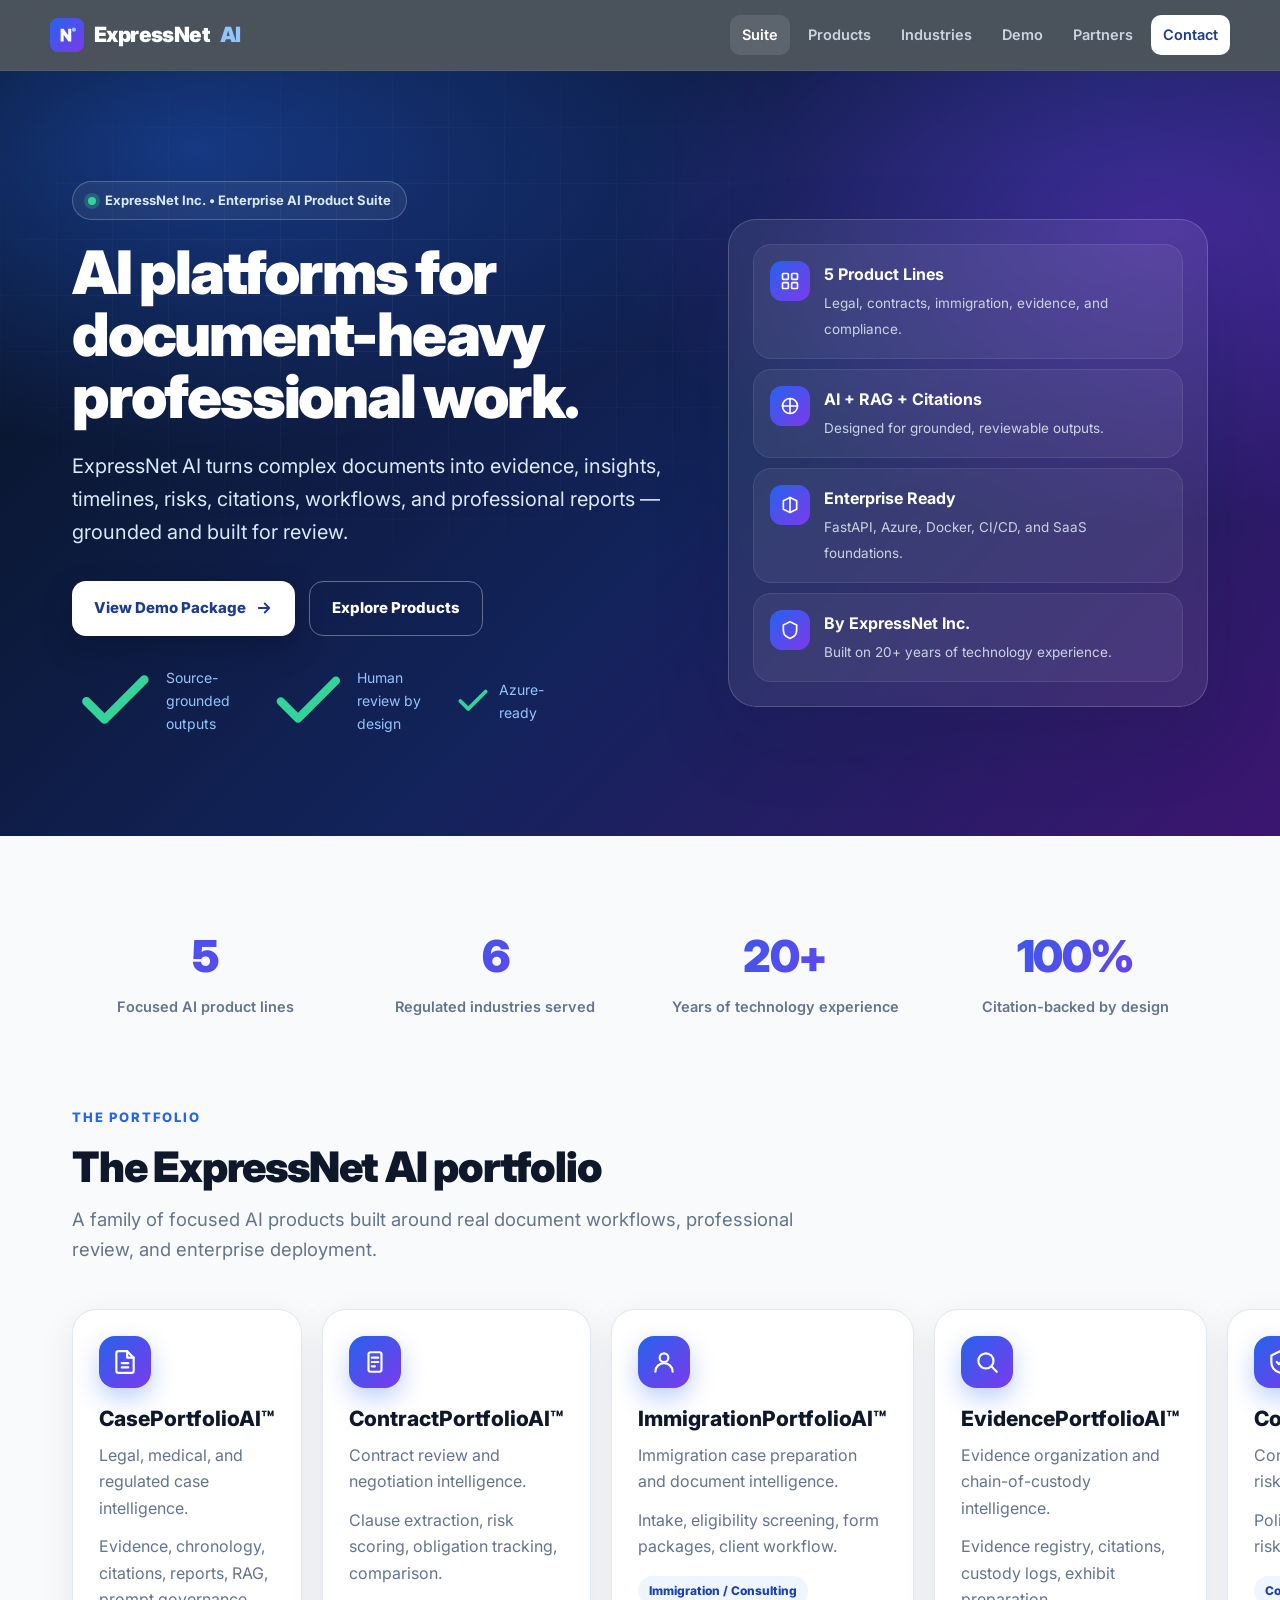
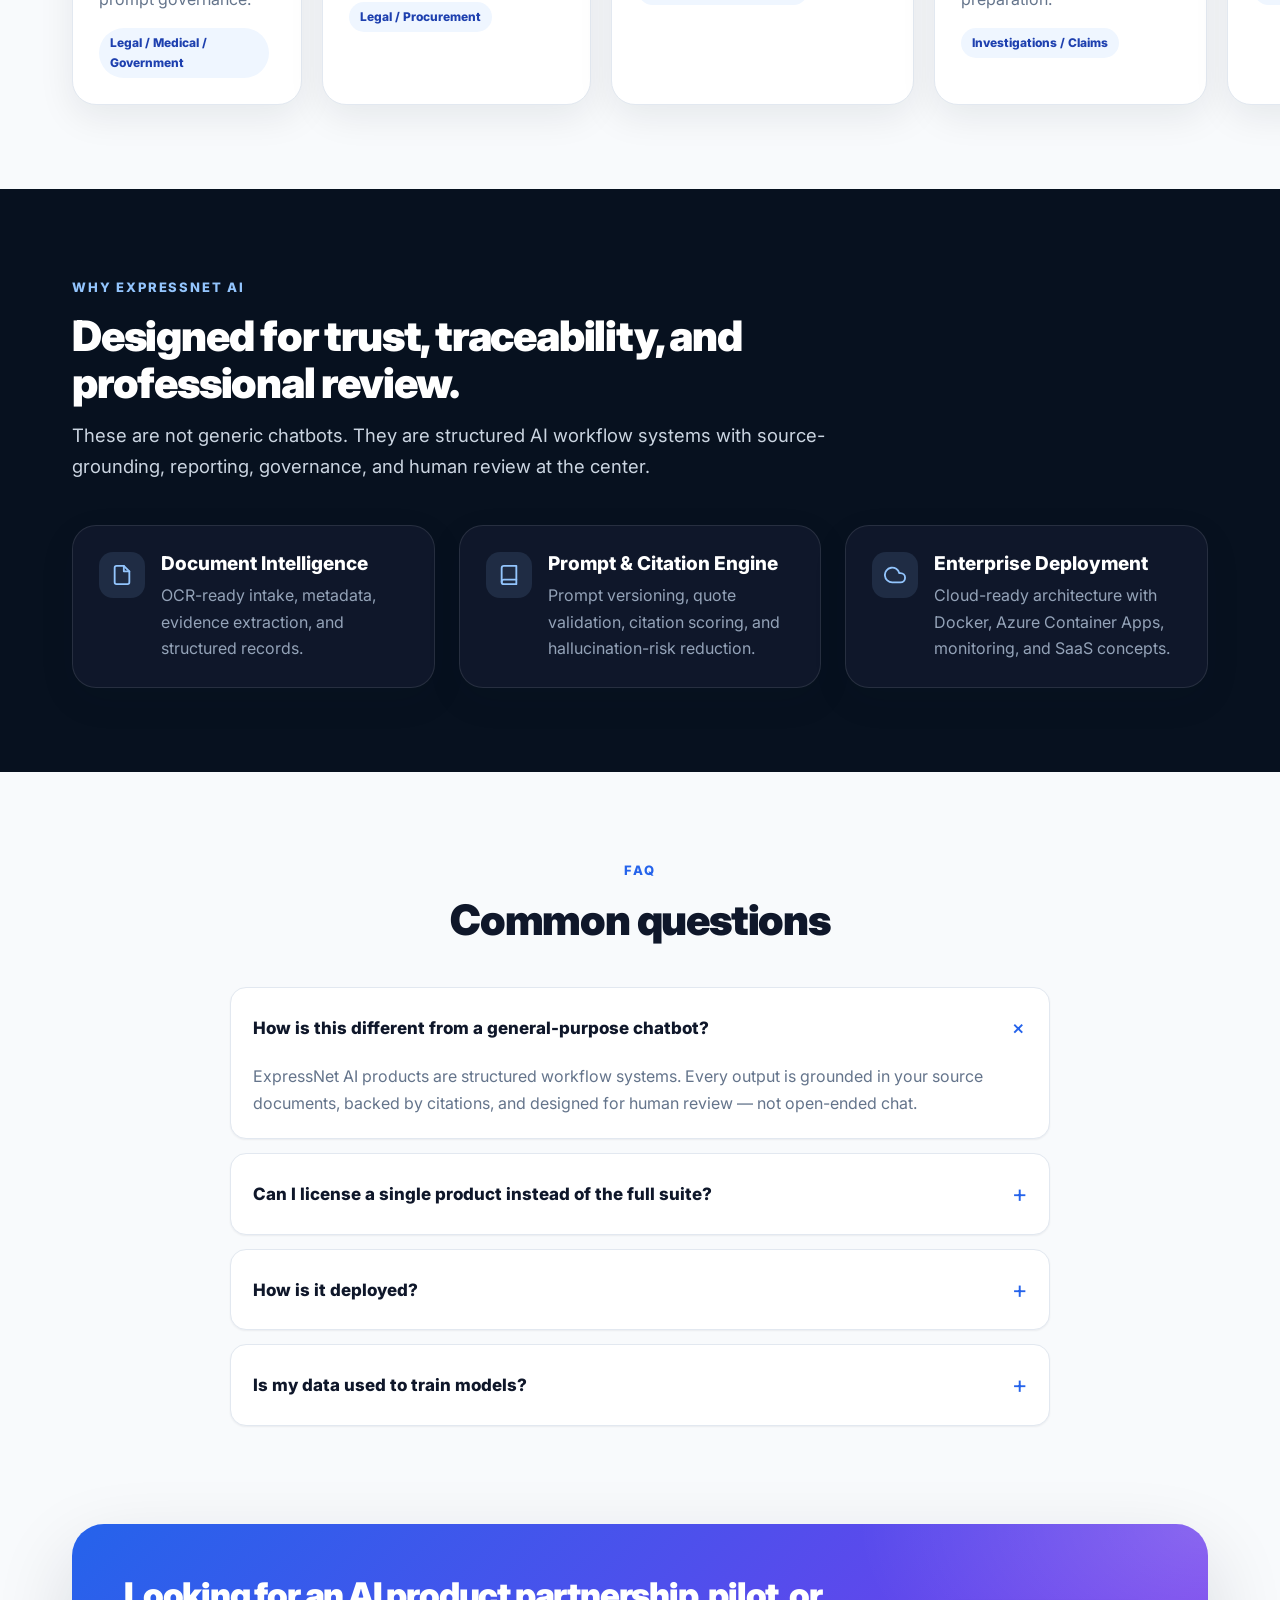
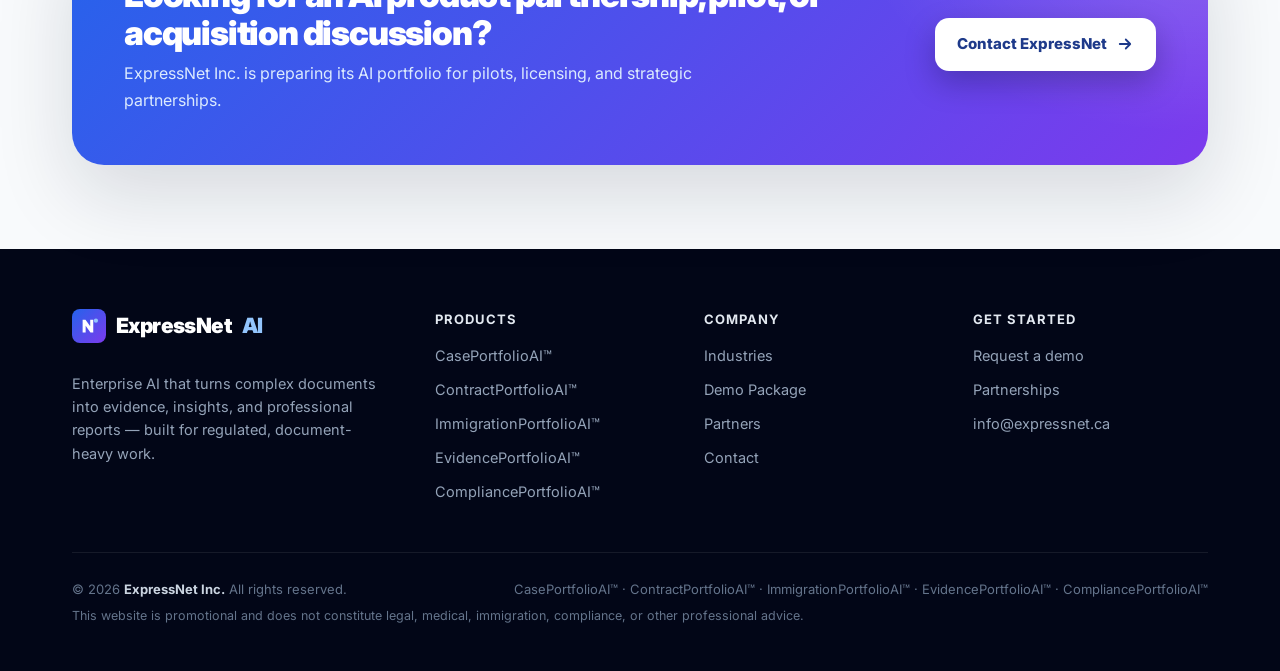
==== index.html @ fe4e76ac "Professional website for ExpressNet AI Product Suite Polished design system (sticky glass nav, mobil" ====
<!doctype html>
<html lang="en">
<head>
  <meta charset="utf-8">
  <meta name="viewport" content="width=device-width, initial-scale=1">
  <title>ExpressNet AI — Enterprise AI for Document-Heavy Professional Work</title>
  <meta name="description" content="ExpressNet Inc. AI Product Suite for legal, contract, immigration, evidence, and compliance intelligence. Grounded, citation-backed AI built for regulated, document-heavy workflows.">
  <link rel="canonical" href="https://www.expressnet.ca/">
  <meta name="theme-color" content="#07111f">
  <meta name="robots" content="index, follow">

  <!-- Open Graph / Social -->
  <meta property="og:type" content="website">
  <meta property="og:site_name" content="ExpressNet AI">
  <meta property="og:title" content="ExpressNet AI — Enterprise AI for Document-Heavy Professional Work">
  <meta property="og:description" content="A family of focused AI products for legal, contract, immigration, evidence, and compliance workflows — grounded, citation-backed, and enterprise-ready.">
  <meta property="og:url" content="https://www.expressnet.ca/">
  <meta property="og:image" content="https://www.expressnet.ca/assets/og-image.svg">
  <meta name="twitter:card" content="summary_large_image">
  <meta name="twitter:title" content="ExpressNet AI — Enterprise AI Product Suite">
  <meta name="twitter:description" content="Grounded, citation-backed AI for legal, contract, immigration, evidence, and compliance work.">
  <meta name="twitter:image" content="https://www.expressnet.ca/assets/og-image.svg">

  <link rel="icon" href="assets/favicon.svg" type="image/svg+xml">
  <link rel="apple-touch-icon" href="assets/favicon.svg">
  <link rel="preconnect" href="https://fonts.googleapis.com">
  <link rel="preconnect" href="https://fonts.gstatic.com" crossorigin>
  <link rel="stylesheet" href="https://fonts.googleapis.com/css2?family=Inter:wght@400;500;600;700;800;900&display=swap">
  <link rel="stylesheet" href="assets/css/styles.css">

  <script type="application/ld+json">
  {
    "@context":"https://schema.org",
    "@type":"Organization",
    "name":"ExpressNet Inc.",
    "url":"https://www.expressnet.ca/",
    "logo":"https://www.expressnet.ca/assets/favicon.svg",
    "description":"Enterprise AI product suite for legal, contract, immigration, evidence, and compliance workflows.",
    "email":"info@expressnet.ca",
    "makesOffer":[
      {"@type":"Offer","itemOffered":{"@type":"SoftwareApplication","name":"CasePortfolioAI","applicationCategory":"BusinessApplication"}},
      {"@type":"Offer","itemOffered":{"@type":"SoftwareApplication","name":"ContractPortfolioAI","applicationCategory":"BusinessApplication"}},
      {"@type":"Offer","itemOffered":{"@type":"SoftwareApplication","name":"ImmigrationPortfolioAI","applicationCategory":"BusinessApplication"}},
      {"@type":"Offer","itemOffered":{"@type":"SoftwareApplication","name":"EvidencePortfolioAI","applicationCategory":"BusinessApplication"}},
      {"@type":"Offer","itemOffered":{"@type":"SoftwareApplication","name":"CompliancePortfolioAI","applicationCategory":"BusinessApplication"}}
    ]
  }
  </script>
</head>
<body>
<a class="skip-link" href="#main">Skip to content</a>

<nav class="nav">
  <div class="container nav-inner">
    <a class="logo" href="index.html" aria-label="ExpressNet AI — home">
      <svg class="logo-mark" viewBox="0 0 64 64" xmlns="http://www.w3.org/2000/svg" aria-hidden="true"><rect width="64" height="64" rx="15" fill="url(#lgn)"/><path d="M20 44V20h5.4l8.9 12.6V20H40v24h-5.3l-9-12.7V44z" fill="#fff"/><circle cx="45" cy="22" r="4" fill="#93c5fd"/><defs><linearGradient id="lgn" x1="0" y1="0" x2="64" y2="64" gradientUnits="userSpaceOnUse"><stop offset="0" stop-color="#2563eb"/><stop offset="1" stop-color="#7c3aed"/></linearGradient></defs></svg>
      ExpressNet<span>AI</span>
    </a>
    <button class="nav-toggle" aria-label="Toggle navigation menu" aria-expanded="false" aria-controls="navLinks">
      <svg viewBox="0 0 24 24" fill="none" stroke="currentColor" stroke-width="2.2" stroke-linecap="round" aria-hidden="true"><path d="M4 7h16M4 12h16M4 17h16"/></svg>
    </button>
    <div class="nav-links" id="navLinks">
      <a href="index.html">Suite</a>
      <a href="products.html">Products</a>
      <a href="industries.html">Industries</a>
      <a href="demo.html">Demo</a>
      <a href="partners.html">Partners</a>
      <a class="nav-cta" href="contact.html">Contact</a>
    </div>
  </div>
</nav>

<main id="main">

<header class="hero">
  <div class="container hero-grid">
    <div class="reveal">
      <div class="badge">ExpressNet Inc. • Enterprise AI Product Suite</div>
      <h1>AI platforms for document-heavy professional work.</h1>
      <p>ExpressNet AI turns complex documents into evidence, insights, timelines, risks, citations, workflows, and professional reports — grounded and built for review.</p>
      <div class="buttons">
        <a class="btn btn-primary" href="demo.html">View Demo Package
          <svg viewBox="0 0 24 24" fill="none" stroke="currentColor" stroke-width="2.4" stroke-linecap="round" stroke-linejoin="round"><path d="M5 12h14M13 6l6 6-6 6"/></svg>
        </a>
        <a class="btn btn-secondary" href="products.html">Explore Products</a>
      </div>
      <div class="hero-note">
        <span><svg viewBox="0 0 24 24" fill="none" stroke="#34d399" stroke-width="2.4" stroke-linecap="round" stroke-linejoin="round"><path d="M20 6 9 17l-5-5"/></svg> Source-grounded outputs</span>
        <span><svg viewBox="0 0 24 24" fill="none" stroke="#34d399" stroke-width="2.4" stroke-linecap="round" stroke-linejoin="round"><path d="M20 6 9 17l-5-5"/></svg> Human review by design</span>
        <span><svg viewBox="0 0 24 24" fill="none" stroke="#34d399" stroke-width="2.4" stroke-linecap="round" stroke-linejoin="round"><path d="M20 6 9 17l-5-5"/></svg> Azure-ready</span>
      </div>
    </div>
    <div class="hero-card reveal d2">
      <div class="mini-card">
        <span class="mc-icon"><svg viewBox="0 0 24 24" fill="none" stroke="currentColor" stroke-width="2" stroke-linecap="round" stroke-linejoin="round"><rect x="3" y="3" width="7" height="7" rx="1"/><rect x="14" y="3" width="7" height="7" rx="1"/><rect x="3" y="14" width="7" height="7" rx="1"/><rect x="14" y="14" width="7" height="7" rx="1"/></svg></span>
        <div><b>5 Product Lines</b><small>Legal, contracts, immigration, evidence, and compliance.</small></div>
      </div>
      <div class="mini-card">
        <span class="mc-icon"><svg viewBox="0 0 24 24" fill="none" stroke="currentColor" stroke-width="2" stroke-linecap="round" stroke-linejoin="round"><path d="M12 3v18M3 12h18"/><circle cx="12" cy="12" r="9"/></svg></span>
        <div><b>AI + RAG + Citations</b><small>Designed for grounded, reviewable outputs.</small></div>
      </div>
      <div class="mini-card">
        <span class="mc-icon"><svg viewBox="0 0 24 24" fill="none" stroke="currentColor" stroke-width="2" stroke-linecap="round" stroke-linejoin="round"><path d="M20 7 12 3 4 7v10l8 4 8-4z"/><path d="M12 3v18"/></svg></span>
        <div><b>Enterprise Ready</b><small>FastAPI, Azure, Docker, CI/CD, and SaaS foundations.</small></div>
      </div>
      <div class="mini-card">
        <span class="mc-icon"><svg viewBox="0 0 24 24" fill="none" stroke="currentColor" stroke-width="2" stroke-linecap="round" stroke-linejoin="round"><path d="M12 2 4 6v6c0 5 3.4 8.6 8 10 4.6-1.4 8-5 8-10V6z"/></svg></span>
        <div><b>By ExpressNet Inc.</b><small>Built on 20+ years of technology experience.</small></div>
      </div>
    </div>
  </div>
</header>

<section class="section">
  <div class="container">
    <div class="stats">
      <div class="stat reveal"><b>5</b><span>Focused AI product lines</span></div>
      <div class="stat reveal d1"><b>6</b><span>Regulated industries served</span></div>
      <div class="stat reveal d2"><b>20+</b><span>Years of technology experience</span></div>
      <div class="stat reveal d3"><b>100%</b><span>Citation-backed by design</span></div>
    </div>
  </div>
</section>

<section class="section" style="padding-top:0">
  <div class="container">
    <div class="section-head reveal">
      <div class="eyebrow">The Portfolio</div>
      <h2>The ExpressNet AI portfolio</h2>
      <p class="lead">A family of focused AI products built around real document workflows, professional review, and enterprise deployment.</p>
    </div>
    <div class="grid-5">

    <div class="card reveal">
      <div class="product-icon"><svg viewBox="0 0 24 24" fill="none" stroke="currentColor" stroke-width="2" stroke-linecap="round" stroke-linejoin="round"><path d="M14 2H6a2 2 0 0 0-2 2v16a2 2 0 0 0 2 2h12a2 2 0 0 0 2-2V8z"/><path d="M14 2v6h6M9 13h6M9 17h6"/></svg></div>
      <h3>CasePortfolioAI™</h3>
      <p>Legal, medical, and regulated case intelligence.</p>
      <p>Evidence, chronology, citations, reports, RAG, prompt governance.</p>
      <span class="tag">Legal / Medical / Government</span>
    </div>

    <div class="card reveal d1">
      <div class="product-icon"><svg viewBox="0 0 24 24" fill="none" stroke="currentColor" stroke-width="2" stroke-linecap="round" stroke-linejoin="round"><path d="M16 3H8a2 2 0 0 0-2 2v14a2 2 0 0 0 2 2h8a2 2 0 0 0 2-2V5a2 2 0 0 0-2-2z"/><path d="M9 8h6M9 12h6M9 16h3"/></svg></div>
      <h3>ContractPortfolioAI™</h3>
      <p>Contract review and negotiation intelligence.</p>
      <p>Clause extraction, risk scoring, obligation tracking, comparison.</p>
      <span class="tag">Legal / Procurement</span>
    </div>

    <div class="card reveal d2">
      <div class="product-icon"><svg viewBox="0 0 24 24" fill="none" stroke="currentColor" stroke-width="2" stroke-linecap="round" stroke-linejoin="round"><circle cx="12" cy="8" r="4"/><path d="M4 21a8 8 0 0 1 16 0"/></svg></div>
      <h3>ImmigrationPortfolioAI™</h3>
      <p>Immigration case preparation and document intelligence.</p>
      <p>Intake, eligibility screening, form packages, client workflow.</p>
      <span class="tag">Immigration / Consulting</span>
    </div>

    <div class="card reveal d3">
      <div class="product-icon"><svg viewBox="0 0 24 24" fill="none" stroke="currentColor" stroke-width="2" stroke-linecap="round" stroke-linejoin="round"><circle cx="11" cy="11" r="7"/><path d="m21 21-4.3-4.3"/></svg></div>
      <h3>EvidencePortfolioAI™</h3>
      <p>Evidence organization and chain-of-custody intelligence.</p>
      <p>Evidence registry, citations, custody logs, exhibit preparation.</p>
      <span class="tag">Investigations / Claims</span>
    </div>

    <div class="card reveal d4">
      <div class="product-icon"><svg viewBox="0 0 24 24" fill="none" stroke="currentColor" stroke-width="2" stroke-linecap="round" stroke-linejoin="round"><path d="M12 2 4 6v6c0 5 3.4 8.6 8 10 4.6-1.4 8-5 8-10V6z"/><path d="m9 12 2 2 4-4"/></svg></div>
      <h3>CompliancePortfolioAI™</h3>
      <p>Compliance, policy, control, and risk intelligence.</p>
      <p>Policy registry, control testing, risk scoring, audit evidence.</p>
      <span class="tag">Compliance / Audit</span>
    </div>

    </div>
  </div>
</section>

<section class="section dark">
  <div class="container">
    <div class="section-head reveal">
      <div class="eyebrow">Why ExpressNet AI</div>
      <h2>Designed for trust, traceability, and professional review.</h2>
      <p class="lead">These are not generic chatbots. They are structured AI workflow systems with source-grounding, reporting, governance, and human review at the center.</p>
    </div>
    <div class="grid-3">
      <div class="card reveal">
        <div class="feature">
          <span class="fi"><svg viewBox="0 0 24 24" fill="none" stroke="currentColor" stroke-width="2" stroke-linecap="round" stroke-linejoin="round"><path d="M14 2H6a2 2 0 0 0-2 2v16a2 2 0 0 0 2 2h12a2 2 0 0 0 2-2V8z"/><path d="M14 2v6h6"/></svg></span>
          <div><h3>Document Intelligence</h3><p>OCR-ready intake, metadata, evidence extraction, and structured records.</p></div>
        </div>
      </div>
      <div class="card reveal d1">
        <div class="feature">
          <span class="fi"><svg viewBox="0 0 24 24" fill="none" stroke="currentColor" stroke-width="2" stroke-linecap="round" stroke-linejoin="round"><path d="M4 19.5A2.5 2.5 0 0 1 6.5 17H20"/><path d="M6.5 2H20v20H6.5A2.5 2.5 0 0 1 4 19.5v-15A2.5 2.5 0 0 1 6.5 2z"/></svg></span>
          <div><h3>Prompt &amp; Citation Engine</h3><p>Prompt versioning, quote validation, citation scoring, and hallucination-risk reduction.</p></div>
        </div>
      </div>
      <div class="card reveal d2">
        <div class="feature">
          <span class="fi"><svg viewBox="0 0 24 24" fill="none" stroke="currentColor" stroke-width="2" stroke-linecap="round" stroke-linejoin="round"><path d="M18 10h-1.26A8 8 0 1 0 9 20h9a5 5 0 0 0 0-10z"/></svg></span>
          <div><h3>Enterprise Deployment</h3><p>Cloud-ready architecture with Docker, Azure Container Apps, monitoring, and SaaS concepts.</p></div>
        </div>
      </div>
    </div>
  </div>
</section>

<section class="section">
  <div class="container">
    <div class="section-head center reveal">
      <div class="eyebrow">FAQ</div>
      <h2>Common questions</h2>
    </div>
    <div class="faq reveal d1">
      <details open>
        <summary>How is this different from a general-purpose chatbot?</summary>
        <p>ExpressNet AI products are structured workflow systems. Every output is grounded in your source documents, backed by citations, and designed for human review — not open-ended chat.</p>
      </details>
      <details>
        <summary>Can I license a single product instead of the full suite?</summary>
        <p>Yes. Each product line can be licensed individually or as a bundle, with white-label and pilot options available for partners.</p>
      </details>
      <details>
        <summary>How is it deployed?</summary>
        <p>The suite is built on a cloud-ready architecture — FastAPI, Docker, and Azure Container Apps — with monitoring and SaaS foundations for enterprise deployment.</p>
      </details>
      <details>
        <summary>Is my data used to train models?</summary>
        <p>The products are designed around grounded retrieval over your own documents with governance controls. Data handling terms are agreed per engagement — contact us for specifics.</p>
      </details>
    </div>
  </div>
</section>

<section class="section" style="padding-top:0">
  <div class="container">
    <div class="cta reveal">
      <div>
        <h2>Looking for an AI product partnership, pilot, or acquisition discussion?</h2>
        <p>ExpressNet Inc. is preparing its AI portfolio for pilots, licensing, and strategic partnerships.</p>
      </div>
      <a class="btn btn-primary" href="contact.html">Contact ExpressNet
        <svg viewBox="0 0 24 24" fill="none" stroke="currentColor" stroke-width="2.4" stroke-linecap="round" stroke-linejoin="round"><path d="M5 12h14M13 6l6 6-6 6"/></svg>
      </a>
    </div>
  </div>
</section>

</main>

<footer class="footer">
  <div class="container">
    <div class="footer-grid">
      <div>
        <a class="logo" href="index.html" aria-label="ExpressNet AI — home">
          <svg class="logo-mark" viewBox="0 0 64 64" xmlns="http://www.w3.org/2000/svg" aria-hidden="true"><rect width="64" height="64" rx="15" fill="url(#lgf)"/><path d="M20 44V20h5.4l8.9 12.6V20H40v24h-5.3l-9-12.7V44z" fill="#fff"/><circle cx="45" cy="22" r="4" fill="#93c5fd"/><defs><linearGradient id="lgf" x1="0" y1="0" x2="64" y2="64" gradientUnits="userSpaceOnUse"><stop offset="0" stop-color="#2563eb"/><stop offset="1" stop-color="#7c3aed"/></linearGradient></defs></svg>
          ExpressNet<span>AI</span>
        </a>
        <p class="footer-desc">Enterprise AI that turns complex documents into evidence, insights, and professional reports — built for regulated, document-heavy work.</p>
      </div>
      <div>
        <h4>Products</h4>
        <ul>
          <li><a href="products.html">CasePortfolioAI™</a></li>
          <li><a href="products.html">ContractPortfolioAI™</a></li>
          <li><a href="products.html">ImmigrationPortfolioAI™</a></li>
          <li><a href="products.html">EvidencePortfolioAI™</a></li>
          <li><a href="products.html">CompliancePortfolioAI™</a></li>
        </ul>
      </div>
      <div>
        <h4>Company</h4>
        <ul>
          <li><a href="industries.html">Industries</a></li>
          <li><a href="demo.html">Demo Package</a></li>
          <li><a href="partners.html">Partners</a></li>
          <li><a href="contact.html">Contact</a></li>
        </ul>
      </div>
      <div>
        <h4>Get started</h4>
        <ul>
          <li><a href="demo.html">Request a demo</a></li>
          <li><a href="partners.html">Partnerships</a></li>
          <li><a href="mailto:info@expressnet.ca">info@expressnet.ca</a></li>
        </ul>
      </div>
    </div>
    <div class="footer-bottom">
      <span>© <span data-year></span> <b>ExpressNet Inc.</b> All rights reserved.</span>
      <span>CasePortfolioAI™ · ContractPortfolioAI™ · ImmigrationPortfolioAI™ · EvidencePortfolioAI™ · CompliancePortfolioAI™</span>
    </div>
    <p class="trademark">This website is promotional and does not constitute legal, medical, immigration, compliance, or other professional advice.</p>
  </div>
</footer>

<script src="assets/js/main.js"></script>
</body>
</html>
---- assets/css/styles.css ----
/* =========================================================
   ExpressNet AI — Design System
   ========================================================= */
:root{
  --navy:#07111f; --slate:#0f172a; --blue:#2563eb; --blue-600:#1d4ed8;
  --violet:#7c3aed; --cyan:#06b6d4; --green:#16a34a;
  --text:#0f172a; --muted:#64748b; --muted-light:#94a3b8;
  --line:#e2e8f0; --soft:#f8fafc; --card:#ffffff;
  --ring:rgba(37,99,235,.35);
  --shadow-sm:0 1px 2px rgba(15,23,42,.06);
  --shadow-md:0 12px 36px rgba(15,23,42,.08);
  --shadow-lg:0 30px 80px rgba(15,23,42,.14);
  --radius:24px;
  --grad-brand:linear-gradient(135deg,var(--blue),var(--violet));
  --container:1180px;
}

*{box-sizing:border-box}
html{scroll-behavior:smooth}
body{
  margin:0;
  font-family:Inter,-apple-system,BlinkMacSystemFont,"Segoe UI",Roboto,Arial,sans-serif;
  background:var(--soft);color:var(--text);line-height:1.65;
  -webkit-font-smoothing:antialiased;text-rendering:optimizeLegibility;
}
a{text-decoration:none;color:inherit}
img{max-width:100%;display:block}
:focus-visible{outline:3px solid var(--ring);outline-offset:2px;border-radius:6px}
.container{max-width:var(--container);margin:0 auto;padding:0 22px}
.eyebrow{display:inline-block;font-size:13px;font-weight:800;letter-spacing:.14em;
  text-transform:uppercase;color:var(--blue);margin-bottom:14px}
.dark .eyebrow{color:#93c5fd}

/* ---------- Skip link ---------- */
.skip-link{position:absolute;left:-999px;top:0;background:#fff;color:var(--blue);
  padding:10px 16px;border-radius:10px;z-index:100;font-weight:800}
.skip-link:focus{left:12px;top:12px}

/* ---------- Navigation ---------- */
.nav{position:sticky;top:0;z-index:50;background:rgba(7,17,31,.72);
  backdrop-filter:blur(16px);-webkit-backdrop-filter:blur(16px);color:#fff;
  border-bottom:1px solid rgba(255,255,255,.06);transition:background .3s,box-shadow .3s}
.nav.scrolled{background:rgba(7,17,31,.96);box-shadow:0 10px 30px rgba(0,0,0,.35)}
.nav-inner{display:flex;align-items:center;justify-content:space-between;gap:18px;padding:15px 0}
.logo{display:inline-flex;align-items:center;gap:10px;font-size:21px;font-weight:900;letter-spacing:-.6px}
.logo-mark{width:34px;height:34px;flex:0 0 auto}
.logo span{color:#93c5fd}
.nav-links{display:flex;gap:6px;align-items:center}
.nav-links a{color:#cbd5e1;font-size:14.5px;font-weight:600;padding:8px 12px;border-radius:10px;
  transition:color .2s,background .2s}
.nav-links a:hover{color:#fff;background:rgba(255,255,255,.08)}
.nav-links a.active{color:#fff;background:rgba(255,255,255,.10)}
.nav-cta{background:#fff;color:#1e3a8a !important;font-weight:800}
.nav-cta:hover{background:#eff6ff !important}
.nav-toggle{display:none;background:transparent;border:0;color:#fff;cursor:pointer;padding:8px;border-radius:10px}
.nav-toggle svg{width:26px;height:26px}

/* ---------- Buttons ---------- */
.btn{display:inline-flex;align-items:center;justify-content:center;gap:9px;
  padding:14px 22px;border-radius:14px;font-weight:800;font-size:15px;border:0;cursor:pointer;
  transition:transform .18s ease,box-shadow .25s ease,background .25s ease,color .2s ease}
.btn:hover{transform:translateY(-2px)}
.btn svg{width:18px;height:18px}
.btn-primary{background:#fff;color:#1e3a8a;box-shadow:0 12px 30px rgba(2,6,23,.25)}
.btn-primary:hover{box-shadow:0 18px 40px rgba(2,6,23,.32)}
.btn-secondary{border:1px solid rgba(255,255,255,.35);color:#fff}
.btn-secondary:hover{background:rgba(255,255,255,.10)}
.btn-brand{background:var(--grad-brand);color:#fff;box-shadow:0 14px 34px rgba(37,99,235,.35)}
.buttons{display:flex;gap:14px;flex-wrap:wrap;margin-top:32px}

/* ---------- Hero ---------- */
.hero{position:relative;color:#fff;padding:110px 0 92px;overflow:hidden;
  background:radial-gradient(1000px 500px at 15% 10%,rgba(37,99,235,.45),transparent 60%),
             radial-gradient(900px 500px at 90% 20%,rgba(124,58,237,.40),transparent 60%),
             linear-gradient(135deg,#07111f,#12235a 55%,#3b1670)}
.hero::after{content:"";position:absolute;inset:0;pointer-events:none;
  background-image:linear-gradient(rgba(255,255,255,.05) 1px,transparent 1px),
                   linear-gradient(90deg,rgba(255,255,255,.05) 1px,transparent 1px);
  background-size:56px 56px;mask-image:radial-gradient(700px 400px at 30% 30%,#000,transparent 75%);
  -webkit-mask-image:radial-gradient(700px 400px at 30% 30%,#000,transparent 75%)}
.hero-grid{position:relative;z-index:1;display:grid;grid-template-columns:1.12fr .88fr;gap:44px;align-items:center}
.badge{display:inline-flex;gap:9px;align-items:center;border:1px solid rgba(255,255,255,.22);
  background:rgba(255,255,255,.06);border-radius:999px;padding:8px 15px;color:#dbeafe;
  font-weight:700;font-size:13px;margin-bottom:22px}
.badge::before{content:"";width:8px;height:8px;border-radius:50%;background:#34d399;
  box-shadow:0 0 0 4px rgba(52,211,153,.25)}
h1{font-size:60px;line-height:1.03;letter-spacing:-2.2px;margin:0 0 22px;font-weight:900}
.hero p{font-size:20px;color:#dbeafe;max-width:600px}
.hero-note{margin-top:22px;color:#93c5fd;font-size:14px;display:flex;gap:18px;flex-wrap:wrap}
.hero-note span{display:inline-flex;align-items:center;gap:7px}
.hero-card{background:rgba(255,255,255,.08);border:1px solid rgba(255,255,255,.18);
  border-radius:28px;padding:14px;box-shadow:var(--shadow-lg);backdrop-filter:blur(6px)}
.mini-card{display:flex;gap:14px;align-items:flex-start;background:rgba(255,255,255,.06);
  border:1px solid rgba(255,255,255,.08);border-radius:18px;padding:16px;margin:10px}
.mini-card .mc-icon{width:40px;height:40px;flex:0 0 auto;border-radius:12px;display:grid;place-items:center;
  background:var(--grad-brand);color:#fff}
.mini-card .mc-icon svg{width:20px;height:20px}
.mini-card b{display:block;font-size:16px;margin-bottom:2px}
.mini-card small{color:#cbd5e1;font-size:13.5px;line-height:1.5}

/* ---------- Sections ---------- */
.section{padding:84px 0}
.section-head{max-width:760px;margin-bottom:44px}
.section h2{font-size:42px;line-height:1.12;letter-spacing:-1.2px;margin:0 0 14px;font-weight:900}
.lead{font-size:18.5px;color:var(--muted);max-width:760px;margin:0}
.dark .lead{color:#cbd5e1}
.center{text-align:center;margin-left:auto;margin-right:auto}

/* ---------- Grids ---------- */
.grid-5{display:grid;grid-template-columns:repeat(5,1fr);gap:20px}
.grid-4{display:grid;grid-template-columns:repeat(4,1fr);gap:20px}
.grid-3{display:grid;grid-template-columns:repeat(3,1fr);gap:24px}
.grid-2{display:grid;grid-template-columns:repeat(2,1fr);gap:24px}

/* ---------- Cards ---------- */
.card{position:relative;background:var(--card);border:1px solid var(--line);border-radius:var(--radius);
  padding:26px;box-shadow:var(--shadow-md);transition:transform .25s ease,box-shadow .25s ease,border-color .25s ease}
.card:hover{transform:translateY(-6px);box-shadow:var(--shadow-lg);border-color:#c7d2fe}
.card h3{margin:0 0 10px;font-size:21px;line-height:1.25;font-weight:800}
.card p{color:var(--muted);margin:0 0 12px}
.card p:last-child{margin-bottom:0}
.card-link{display:inline-flex;align-items:center;gap:7px;color:var(--blue);font-weight:800;font-size:14.5px;margin-top:6px}
.card-link svg{width:16px;height:16px;transition:transform .2s}
.card:hover .card-link svg{transform:translateX(4px)}
.tag{display:inline-block;background:#eff6ff;color:#1e40af;padding:5px 11px;border-radius:999px;
  font-size:12px;font-weight:800;margin:4px 6px 0 0}
.product-icon{width:52px;height:52px;border-radius:16px;display:grid;place-items:center;color:#fff;
  margin-bottom:18px;background:var(--grad-brand);box-shadow:0 10px 24px rgba(37,99,235,.30)}
.product-icon svg{width:26px;height:26px}

/* ---------- Dark section ---------- */
.dark{background:var(--navy);color:#fff}
.dark p{color:#cbd5e1}
.dark .card{background:#0f172a;border-color:rgba(255,255,255,.10);color:#fff}
.dark .card:hover{border-color:rgba(147,197,253,.45)}
.dark .card p{color:#94a3b8}

/* ---------- Stats band ---------- */
.stats{display:grid;grid-template-columns:repeat(4,1fr);gap:24px;text-align:center}
.stat b{display:block;font-size:44px;font-weight:900;letter-spacing:-1.5px;
  background:var(--grad-brand);-webkit-background-clip:text;background-clip:text;color:transparent}
.dark .stat b{background:linear-gradient(135deg,#93c5fd,#c4b5fd);-webkit-background-clip:text;background-clip:text;color:transparent}
.stat span{color:var(--muted);font-weight:600;font-size:14.5px}
.dark .stat span{color:#94a3b8}

/* ---------- Feature row (icon + text) ---------- */
.feature{display:flex;gap:16px;align-items:flex-start}
.feature .fi{width:46px;height:46px;flex:0 0 auto;border-radius:14px;display:grid;place-items:center;
  background:rgba(37,99,235,.10);color:var(--blue)}
.dark .feature .fi{background:rgba(147,197,253,.12);color:#93c5fd}
.feature .fi svg{width:22px;height:22px}
.feature h3{margin:0 0 6px;font-size:19px}

/* ---------- Table ---------- */
.table-wrap{overflow-x:auto;border-radius:20px;box-shadow:var(--shadow-md)}
.table{width:100%;border-collapse:collapse;background:#fff;min-width:640px}
.table th,.table td{padding:16px 18px;border-bottom:1px solid var(--line);text-align:left;vertical-align:top}
.table th{background:#eff6ff;color:#1e3a8a;font-weight:800;font-size:13px;letter-spacing:.03em;text-transform:uppercase}
.table tr:last-child td{border-bottom:0}
.table tbody tr:hover{background:#f8fafc}

/* ---------- FAQ ---------- */
.faq{max-width:820px;margin:0 auto}
.faq details{background:#fff;border:1px solid var(--line);border-radius:16px;padding:4px 22px;
  margin-bottom:14px;box-shadow:var(--shadow-sm)}
.faq summary{cursor:pointer;font-weight:800;font-size:17px;padding:16px 0;list-style:none;
  display:flex;justify-content:space-between;align-items:center;gap:16px}
.faq summary::-webkit-details-marker{display:none}
.faq summary::after{content:"+";font-size:24px;color:var(--blue);font-weight:400;transition:transform .2s}
.faq details[open] summary::after{transform:rotate(45deg)}
.faq details p{color:var(--muted);margin:0 0 18px}

/* ---------- CTA ---------- */
.cta{position:relative;overflow:hidden;background:var(--grad-brand);color:#fff;border-radius:32px;
  padding:52px;display:grid;grid-template-columns:1fr auto;gap:24px;align-items:center;box-shadow:var(--shadow-lg)}
.cta::before{content:"";position:absolute;inset:0;background:radial-gradient(500px 300px at 100% 0,rgba(255,255,255,.20),transparent 70%)}
.cta>*{position:relative;z-index:1}
.cta h2{margin:0 0 8px;font-size:34px}
.cta p{color:#dbeafe;margin:0;max-width:640px}

/* ---------- Forms ---------- */
label{display:block;font-weight:700;font-size:14px;margin-bottom:6px;color:#334155}
input,textarea,select{width:100%;padding:13px 14px;border:1px solid var(--line);border-radius:12px;
  font:inherit;margin:0 0 16px;background:#fff;transition:border-color .2s,box-shadow .2s}
input:focus,textarea:focus,select:focus{outline:0;border-color:var(--blue);box-shadow:0 0 0 4px var(--ring)}
textarea{min-height:140px;resize:vertical}
.form-note{font-size:13.5px;color:var(--muted);margin-top:4px}
.form-status{margin-top:14px;padding:14px 16px;border-radius:12px;font-weight:700;display:none}
.form-status.ok{display:block;background:#ecfdf5;color:#065f46;border:1px solid #a7f3d0}

/* ---------- Page hero ---------- */
.page-hero{position:relative;color:#fff;padding:88px 0 72px;overflow:hidden;
  background:radial-gradient(800px 400px at 20% 10%,rgba(37,99,235,.40),transparent 60%),
             linear-gradient(135deg,#07111f,#12235a 70%,#3b1670)}
.page-hero .crumb{color:#93c5fd;font-size:14px;font-weight:600;margin-bottom:14px}
.page-hero .crumb a:hover{color:#fff}
.page-hero h1{font-size:48px;margin:0 0 14px}
.page-hero p{font-size:19px;color:#dbeafe;max-width:720px;margin:0}

/* ---------- Notice ---------- */
.notice{background:#fff7ed;border:1px solid #fed7aa;color:#9a3412;border-radius:16px;padding:16px 18px;
  display:flex;gap:12px;align-items:flex-start}
.notice svg{width:22px;height:22px;flex:0 0 auto;margin-top:1px}

/* ---------- Footer ---------- */
.footer{background:#020617;color:#94a3b8;padding:60px 0 32px;font-size:14.5px}
.footer-grid{display:grid;grid-template-columns:1.4fr 1fr 1fr 1fr;gap:34px;padding-bottom:38px;
  border-bottom:1px solid rgba(255,255,255,.08)}
.footer .logo{color:#fff;margin-bottom:14px}
.footer h4{color:#e2e8f0;font-size:13px;letter-spacing:.08em;text-transform:uppercase;margin:0 0 14px}
.footer ul{list-style:none;margin:0;padding:0}
.footer li{margin-bottom:10px}
.footer a:hover{color:#fff}
.footer-desc{max-width:320px;line-height:1.6}
.footer-bottom{padding-top:26px;display:flex;justify-content:space-between;gap:16px;flex-wrap:wrap;
  color:#64748b;font-size:13px}
.footer-bottom b{color:#cbd5e1}
.trademark{color:#64748b;font-size:12.5px;margin-top:6px;line-height:1.6}

/* ---------- Scroll reveal ---------- */
.reveal{opacity:0;transform:translateY(22px);transition:opacity .7s cubic-bezier(.16,1,.3,1),transform .7s cubic-bezier(.16,1,.3,1)}
.reveal.in{opacity:1;transform:none}
.reveal.d1{transition-delay:.08s}.reveal.d2{transition-delay:.16s}
.reveal.d3{transition-delay:.24s}.reveal.d4{transition-delay:.32s}
@media(prefers-reduced-motion:reduce){
  html{scroll-behavior:auto}
  .reveal{opacity:1;transform:none;transition:none}
  .btn:hover,.card:hover{transform:none}
}

/* ---------- Responsive ---------- */
@media(max-width:1050px){
  .grid-5,.grid-4{grid-template-columns:repeat(2,1fr)}
  h1{font-size:48px}
}
@media(max-width:860px){
  .nav-toggle{display:inline-flex}
  .nav-links{position:fixed;inset:64px 0 auto 0;flex-direction:column;align-items:stretch;gap:4px;
    background:rgba(7,17,31,.98);backdrop-filter:blur(16px);padding:16px 22px 24px;
    border-bottom:1px solid rgba(255,255,255,.08);transform:translateY(-140%);
    transition:transform .3s ease;box-shadow:0 20px 40px rgba(0,0,0,.4)}
  .nav-links.open{transform:none}
  .nav-links a{padding:13px 12px;font-size:16px}
  .hero-grid,.grid-3,.grid-2,.cta{grid-template-columns:1fr}
  .stats{grid-template-columns:repeat(2,1fr);gap:32px 20px}
  h1{font-size:40px;letter-spacing:-1.4px}
  .hero{padding:80px 0 64px}
  .section{padding:60px 0}
  .section h2{font-size:32px}
  .cta{padding:34px}
  .cta h2{font-size:26px}
  .footer-grid{grid-template-columns:1fr 1fr}
}
@media(max-width:560px){
  .grid-5,.grid-4{grid-template-columns:1fr}
  .footer-grid{grid-template-columns:1fr}
  .page-hero h1{font-size:36px}
}
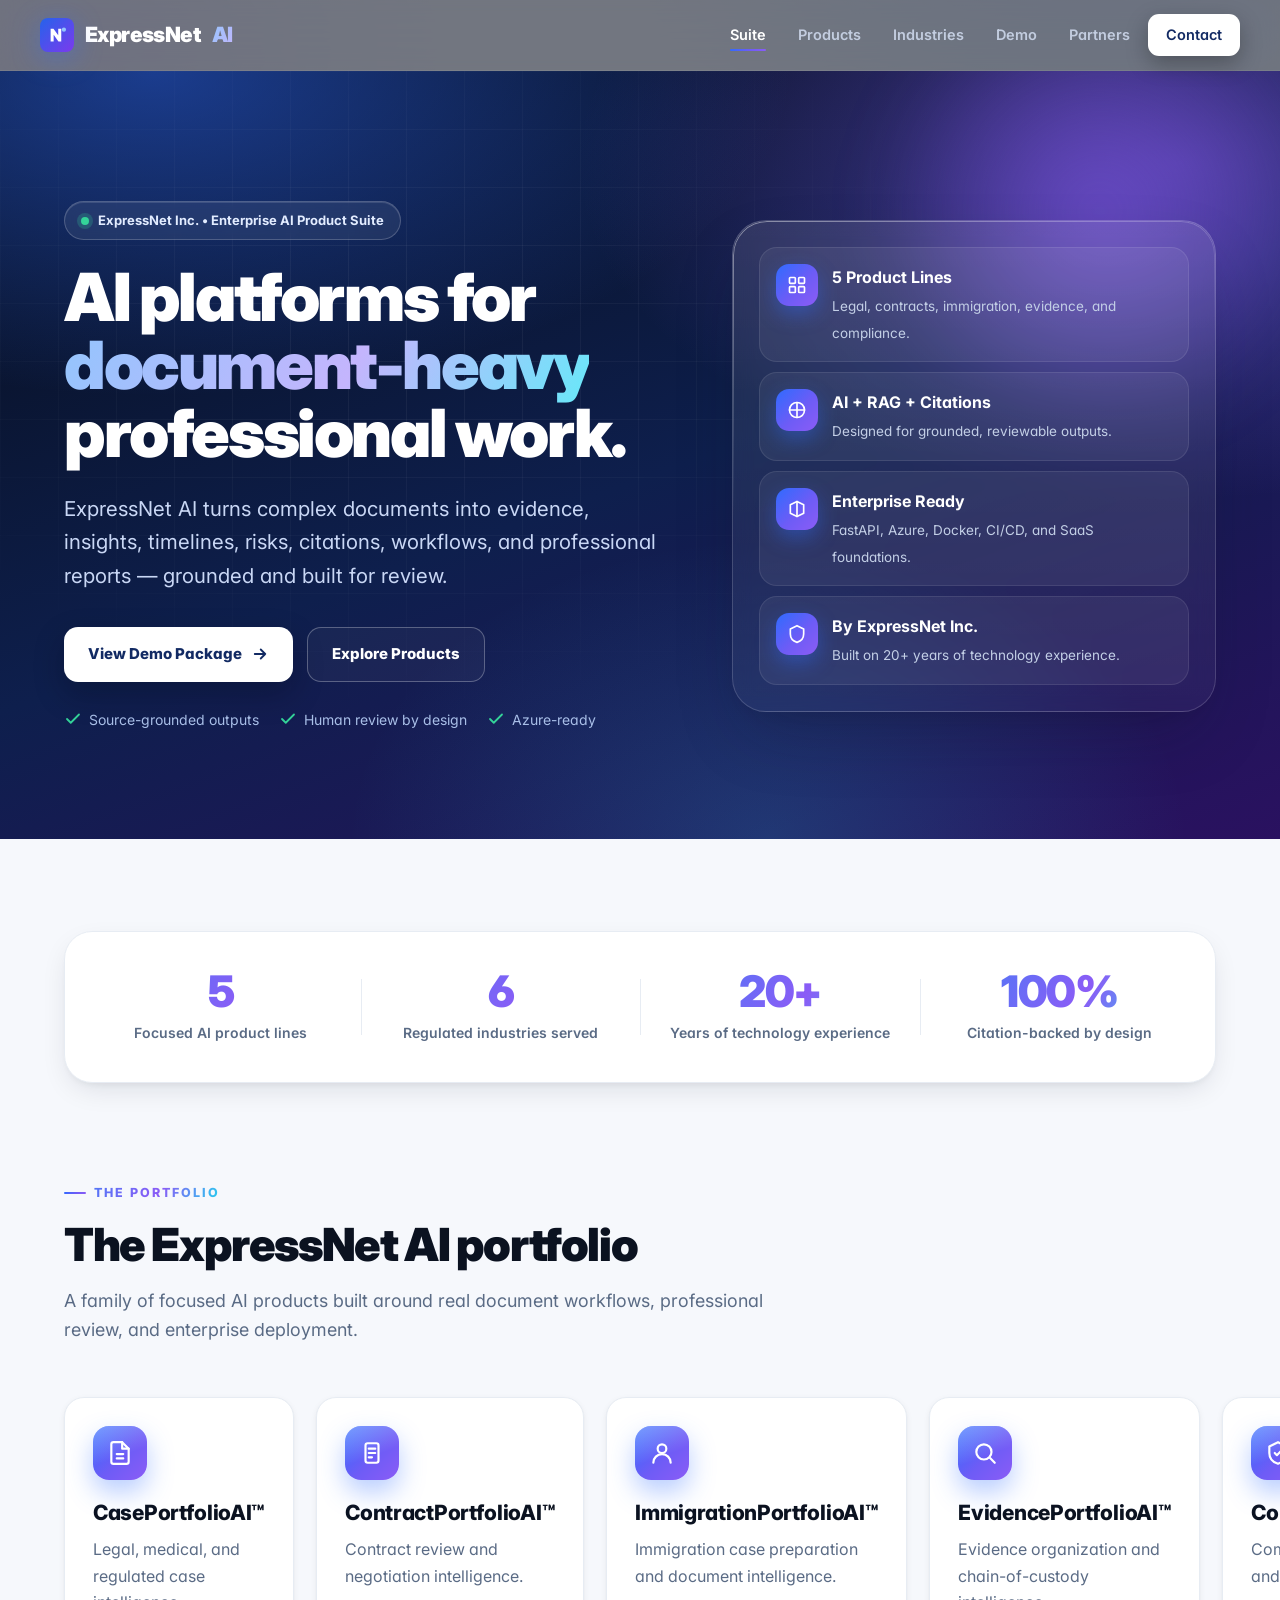
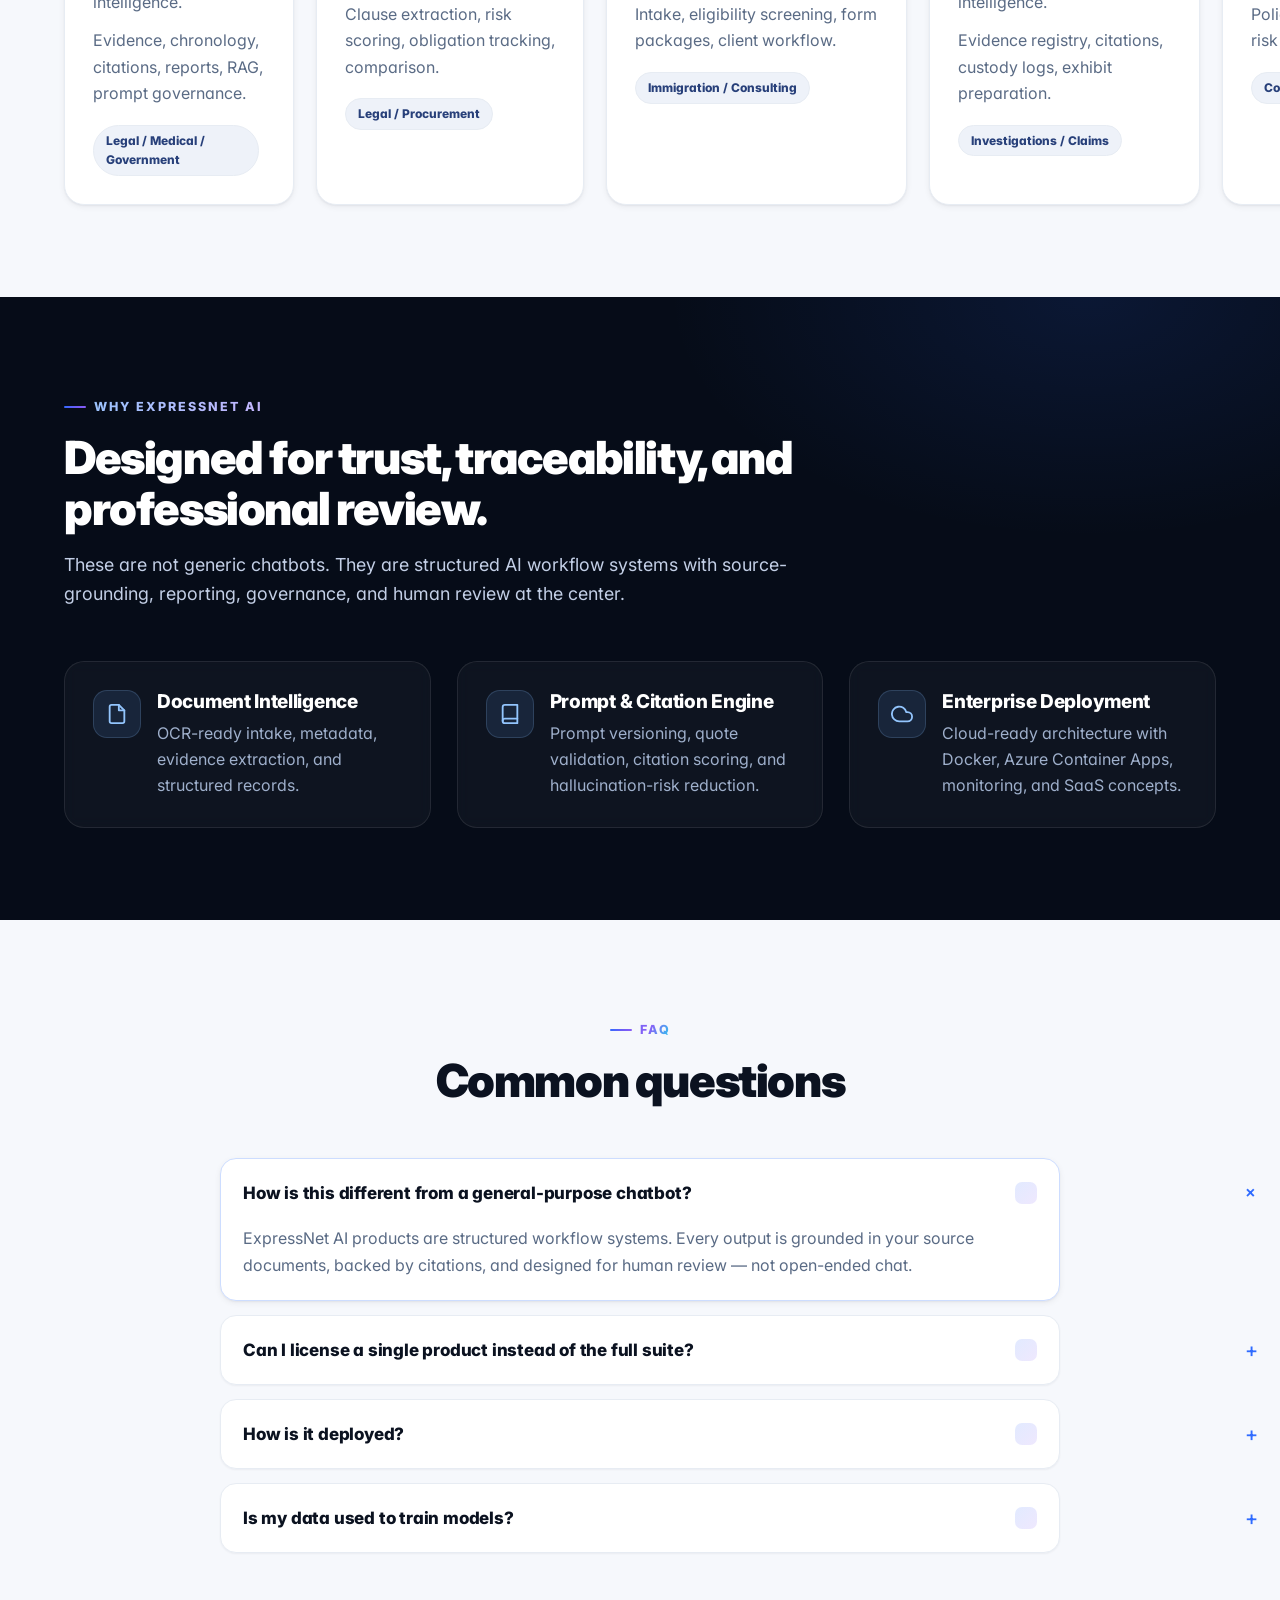
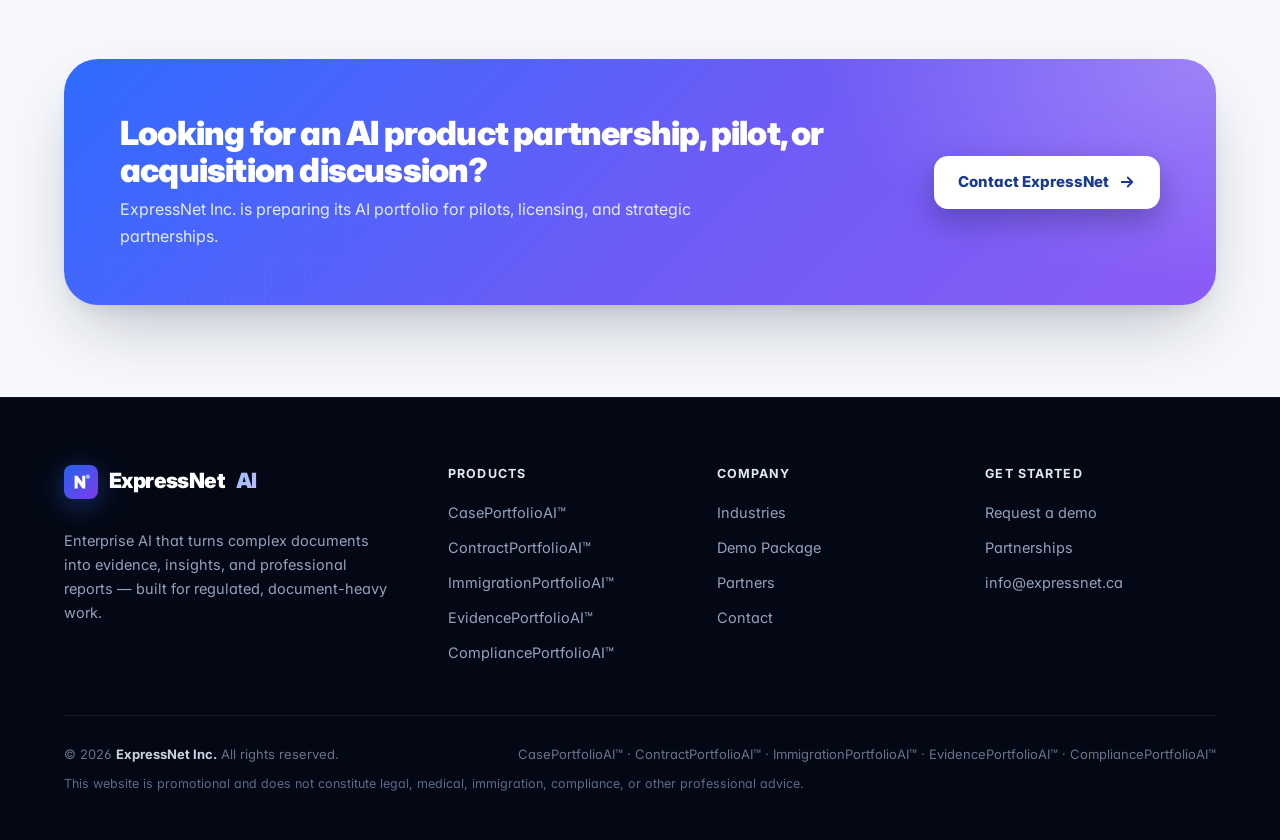
==== commit 0e1ef324: "Modernize UI: refreshed design system, hero, and micro-interactions Rework the shared stylesheet int" ====
--- a/index.html
+++ b/index.html
@@ -76,7 +76,7 @@
   <div class="container hero-grid">
     <div class="reveal">
       <div class="badge">ExpressNet Inc. • Enterprise AI Product Suite</div>
-      <h1>AI platforms for document-heavy professional work.</h1>
+      <h1>AI platforms for <em>document-heavy</em> professional work.</h1>
       <p>ExpressNet AI turns complex documents into evidence, insights, timelines, risks, citations, workflows, and professional reports — grounded and built for review.</p>
       <div class="buttons">
         <a class="btn btn-primary" href="demo.html">View Demo Package
--- a/assets/css/styles.css
+++ b/assets/css/styles.css
@@ -1,18 +1,36 @@
 /* =========================================================
-   ExpressNet AI — Design System
+   ExpressNet AI — Design System 2.0
+   A modern, enterprise-grade UI language.
+   All class names preserved for backward compatibility.
    ========================================================= */
 :root{
-  --navy:#07111f; --slate:#0f172a; --blue:#2563eb; --blue-600:#1d4ed8;
-  --violet:#7c3aed; --cyan:#06b6d4; --green:#16a34a;
-  --text:#0f172a; --muted:#64748b; --muted-light:#94a3b8;
-  --line:#e2e8f0; --soft:#f8fafc; --card:#ffffff;
-  --ring:rgba(37,99,235,.35);
-  --shadow-sm:0 1px 2px rgba(15,23,42,.06);
-  --shadow-md:0 12px 36px rgba(15,23,42,.08);
-  --shadow-lg:0 30px 80px rgba(15,23,42,.14);
-  --radius:24px;
-  --grad-brand:linear-gradient(135deg,var(--blue),var(--violet));
-  --container:1180px;
+  /* --- Brand palette --- */
+  --navy:#060c18; --slate:#0f172a; --blue:#2f6bff; --blue-600:#1d4ed8;
+  --violet:#8b5cf6; --cyan:#22d3ee; --green:#16a34a;
+  --accent:#60a5fa;
+
+  /* --- Surfaces & text --- */
+  --text:#0b1220; --muted:#5a6b85; --muted-light:#94a3b8;
+  --line:#e7ecf3; --line-strong:#d6deea;
+  --soft:#f6f8fc; --soft-2:#eef2f9; --card:#ffffff;
+
+  /* --- Effects --- */
+  --ring:rgba(47,107,255,.30);
+  --shadow-xs:0 1px 2px rgba(15,23,42,.05);
+  --shadow-sm:0 2px 6px rgba(15,23,42,.06), 0 1px 2px rgba(15,23,42,.05);
+  --shadow-md:0 10px 30px -8px rgba(15,23,42,.14), 0 4px 10px -4px rgba(15,23,42,.08);
+  --shadow-lg:0 30px 70px -18px rgba(15,23,42,.28), 0 10px 24px -12px rgba(15,23,42,.14);
+  --shadow-glow:0 0 0 1px rgba(47,107,255,.12), 0 18px 50px -14px rgba(47,107,255,.35);
+
+  /* --- Geometry --- */
+  --radius-sm:12px; --radius:20px; --radius-lg:28px; --radius-xl:34px;
+  --grad-brand:linear-gradient(135deg,#2f6bff 0%,#6d5cf6 55%,#8b5cf6 100%);
+  --grad-brand-soft:linear-gradient(135deg,rgba(47,107,255,.14),rgba(139,92,246,.14));
+  --grad-text:linear-gradient(120deg,#3b82f6,#8b5cf6 60%,#22d3ee);
+  --container:1200px;
+
+  /* --- Type --- */
+  --ease-spring:cubic-bezier(.16,1,.3,1);
 }
 
 *{box-sizing:border-box}
@@ -22,166 +40,264 @@
   font-family:Inter,-apple-system,BlinkMacSystemFont,"Segoe UI",Roboto,Arial,sans-serif;
   background:var(--soft);color:var(--text);line-height:1.65;
   -webkit-font-smoothing:antialiased;text-rendering:optimizeLegibility;
+  font-feature-settings:"cv02","cv03","cv04","cv11","ss01";
+  overflow-x:hidden;
+}
+/* Ambient page glow behind everything */
+body::before{
+  content:"";position:fixed;inset:0;z-index:-1;pointer-events:none;
+  background:
+    radial-gradient(60% 40% at 85% -5%,rgba(47,107,255,.08),transparent 60%),
+    radial-gradient(50% 40% at 5% 5%,rgba(139,92,246,.07),transparent 60%);
 }
 a{text-decoration:none;color:inherit}
 img{max-width:100%;display:block}
-:focus-visible{outline:3px solid var(--ring);outline-offset:2px;border-radius:6px}
-.container{max-width:var(--container);margin:0 auto;padding:0 22px}
-.eyebrow{display:inline-block;font-size:13px;font-weight:800;letter-spacing:.14em;
-  text-transform:uppercase;color:var(--blue);margin-bottom:14px}
-.dark .eyebrow{color:#93c5fd}
+::selection{background:rgba(47,107,255,.22)}
+:focus-visible{outline:3px solid var(--ring);outline-offset:2px;border-radius:8px}
+.container{max-width:var(--container);margin:0 auto;padding:0 24px}
+
+.eyebrow{display:inline-flex;align-items:center;gap:8px;font-size:12.5px;font-weight:800;
+  letter-spacing:.16em;text-transform:uppercase;
+  background:var(--grad-text);-webkit-background-clip:text;background-clip:text;color:transparent;
+  margin-bottom:16px}
+.eyebrow::before{content:"";width:22px;height:2px;border-radius:2px;background:var(--grad-brand)}
+.dark .eyebrow{background:linear-gradient(120deg,#93c5fd,#c4b5fd);-webkit-background-clip:text;background-clip:text;color:transparent}
 
 /* ---------- Skip link ---------- */
 .skip-link{position:absolute;left:-999px;top:0;background:#fff;color:var(--blue);
-  padding:10px 16px;border-radius:10px;z-index:100;font-weight:800}
+  padding:10px 16px;border-radius:10px;z-index:100;font-weight:800;box-shadow:var(--shadow-md)}
 .skip-link:focus{left:12px;top:12px}
 
+/* ---------- Scroll progress bar (injected by JS) ---------- */
+.scroll-progress{position:fixed;top:0;left:0;height:3px;width:0;z-index:60;
+  background:var(--grad-brand);box-shadow:0 0 12px rgba(47,107,255,.6);
+  transition:width .1s linear}
+
 /* ---------- Navigation ---------- */
-.nav{position:sticky;top:0;z-index:50;background:rgba(7,17,31,.72);
-  backdrop-filter:blur(16px);-webkit-backdrop-filter:blur(16px);color:#fff;
-  border-bottom:1px solid rgba(255,255,255,.06);transition:background .3s,box-shadow .3s}
-.nav.scrolled{background:rgba(7,17,31,.96);box-shadow:0 10px 30px rgba(0,0,0,.35)}
-.nav-inner{display:flex;align-items:center;justify-content:space-between;gap:18px;padding:15px 0}
-.logo{display:inline-flex;align-items:center;gap:10px;font-size:21px;font-weight:900;letter-spacing:-.6px}
-.logo-mark{width:34px;height:34px;flex:0 0 auto}
-.logo span{color:#93c5fd}
-.nav-links{display:flex;gap:6px;align-items:center}
-.nav-links a{color:#cbd5e1;font-size:14.5px;font-weight:600;padding:8px 12px;border-radius:10px;
+.nav{position:sticky;top:0;z-index:50;background:rgba(6,12,24,.55);
+  backdrop-filter:blur(18px) saturate(160%);-webkit-backdrop-filter:blur(18px) saturate(160%);
+  color:#fff;border-bottom:1px solid rgba(255,255,255,.07);
+  transition:background .35s var(--ease-spring),box-shadow .35s,border-color .35s}
+.nav.scrolled{background:rgba(6,12,24,.82);box-shadow:0 10px 34px rgba(0,0,0,.4);
+  border-bottom-color:rgba(255,255,255,.1)}
+.nav-inner{display:flex;align-items:center;justify-content:space-between;gap:18px;padding:14px 0}
+.logo{display:inline-flex;align-items:center;gap:11px;font-size:21px;font-weight:900;letter-spacing:-.6px}
+.logo-mark{width:34px;height:34px;flex:0 0 auto;filter:drop-shadow(0 6px 14px rgba(47,107,255,.4));
+  transition:transform .4s var(--ease-spring)}
+.logo:hover .logo-mark{transform:rotate(-6deg) scale(1.06)}
+.logo span{background:linear-gradient(120deg,#93c5fd,#c4b5fd);-webkit-background-clip:text;background-clip:text;color:transparent}
+.nav-links{display:flex;gap:4px;align-items:center}
+.nav-links a{position:relative;color:#c3cde0;font-size:14.5px;font-weight:600;padding:9px 14px;border-radius:11px;
   transition:color .2s,background .2s}
-.nav-links a:hover{color:#fff;background:rgba(255,255,255,.08)}
-.nav-links a.active{color:#fff;background:rgba(255,255,255,.10)}
-.nav-cta{background:#fff;color:#1e3a8a !important;font-weight:800}
-.nav-cta:hover{background:#eff6ff !important}
-.nav-toggle{display:none;background:transparent;border:0;color:#fff;cursor:pointer;padding:8px;border-radius:10px}
+.nav-links a:not(.nav-cta)::after{content:"";position:absolute;left:14px;right:14px;bottom:5px;height:2px;
+  border-radius:2px;background:var(--grad-brand);transform:scaleX(0);transform-origin:left;
+  transition:transform .3s var(--ease-spring)}
+.nav-links a:not(.nav-cta):hover{color:#fff}
+.nav-links a:not(.nav-cta):hover::after,.nav-links a.active:not(.nav-cta)::after{transform:scaleX(1)}
+.nav-links a.active{color:#fff}
+.nav-cta{background:#fff;color:#122a63 !important;font-weight:800;padding:9px 18px !important;
+  box-shadow:0 8px 22px rgba(0,0,0,.28);transition:transform .2s var(--ease-spring),box-shadow .25s}
+.nav-cta:hover{background:#fff !important;transform:translateY(-2px);box-shadow:0 14px 30px rgba(47,107,255,.4)}
+.nav-toggle{display:none;background:transparent;border:0;color:#fff;cursor:pointer;padding:8px;border-radius:11px}
 .nav-toggle svg{width:26px;height:26px}
 
 /* ---------- Buttons ---------- */
-.btn{display:inline-flex;align-items:center;justify-content:center;gap:9px;
-  padding:14px 22px;border-radius:14px;font-weight:800;font-size:15px;border:0;cursor:pointer;
-  transition:transform .18s ease,box-shadow .25s ease,background .25s ease,color .2s ease}
+.btn{position:relative;display:inline-flex;align-items:center;justify-content:center;gap:9px;
+  padding:14px 24px;border-radius:14px;font-weight:800;font-size:15px;border:0;cursor:pointer;
+  overflow:hidden;isolation:isolate;
+  transition:transform .2s var(--ease-spring),box-shadow .3s ease,background .25s ease,color .2s ease}
+.btn::after{content:"";position:absolute;inset:0;z-index:-1;
+  background:linear-gradient(120deg,transparent 20%,rgba(255,255,255,.35),transparent 80%);
+  transform:translateX(-120%);transition:transform .6s var(--ease-spring)}
 .btn:hover{transform:translateY(-2px)}
-.btn svg{width:18px;height:18px}
-.btn-primary{background:#fff;color:#1e3a8a;box-shadow:0 12px 30px rgba(2,6,23,.25)}
-.btn-primary:hover{box-shadow:0 18px 40px rgba(2,6,23,.32)}
-.btn-secondary{border:1px solid rgba(255,255,255,.35);color:#fff}
-.btn-secondary:hover{background:rgba(255,255,255,.10)}
-.btn-brand{background:var(--grad-brand);color:#fff;box-shadow:0 14px 34px rgba(37,99,235,.35)}
-.buttons{display:flex;gap:14px;flex-wrap:wrap;margin-top:32px}
+.btn:hover::after{transform:translateX(120%)}
+.btn:active{transform:translateY(0)}
+.btn svg{width:18px;height:18px;transition:transform .25s var(--ease-spring)}
+.btn:hover svg{transform:translateX(3px)}
+.btn-primary{background:#fff;color:#122a63;box-shadow:0 12px 30px rgba(2,6,23,.28)}
+.btn-primary:hover{box-shadow:0 20px 44px rgba(47,107,255,.34)}
+.btn-secondary{border:1px solid rgba(255,255,255,.28);color:#fff;background:rgba(255,255,255,.04)}
+.btn-secondary:hover{background:rgba(255,255,255,.12);border-color:rgba(255,255,255,.5)}
+.btn-brand{background:var(--grad-brand);color:#fff;box-shadow:0 14px 34px rgba(47,107,255,.4)}
+.btn-brand:hover{box-shadow:0 20px 48px rgba(47,107,255,.5)}
+.buttons{display:flex;gap:14px;flex-wrap:wrap;margin-top:34px}
 
 /* ---------- Hero ---------- */
-.hero{position:relative;color:#fff;padding:110px 0 92px;overflow:hidden;
-  background:radial-gradient(1000px 500px at 15% 10%,rgba(37,99,235,.45),transparent 60%),
-             radial-gradient(900px 500px at 90% 20%,rgba(124,58,237,.40),transparent 60%),
-             linear-gradient(135deg,#07111f,#12235a 55%,#3b1670)}
-.hero::after{content:"";position:absolute;inset:0;pointer-events:none;
-  background-image:linear-gradient(rgba(255,255,255,.05) 1px,transparent 1px),
-                   linear-gradient(90deg,rgba(255,255,255,.05) 1px,transparent 1px);
-  background-size:56px 56px;mask-image:radial-gradient(700px 400px at 30% 30%,#000,transparent 75%);
-  -webkit-mask-image:radial-gradient(700px 400px at 30% 30%,#000,transparent 75%)}
-.hero-grid{position:relative;z-index:1;display:grid;grid-template-columns:1.12fr .88fr;gap:44px;align-items:center}
-.badge{display:inline-flex;gap:9px;align-items:center;border:1px solid rgba(255,255,255,.22);
-  background:rgba(255,255,255,.06);border-radius:999px;padding:8px 15px;color:#dbeafe;
-  font-weight:700;font-size:13px;margin-bottom:22px}
+.hero{position:relative;color:#fff;padding:130px 0 108px;overflow:hidden;
+  background:
+    radial-gradient(1100px 560px at 12% 0%,rgba(47,107,255,.5),transparent 58%),
+    radial-gradient(1000px 560px at 92% 12%,rgba(139,92,246,.46),transparent 60%),
+    radial-gradient(700px 500px at 60% 100%,rgba(34,211,238,.18),transparent 60%),
+    linear-gradient(160deg,#060c18 0%,#0e1f4d 52%,#2a1160 100%)}
+/* animated grid + glow */
+.hero::before{content:"";position:absolute;inset:0;pointer-events:none;
+  background-image:linear-gradient(rgba(255,255,255,.055) 1px,transparent 1px),
+                   linear-gradient(90deg,rgba(255,255,255,.055) 1px,transparent 1px);
+  background-size:58px 58px;
+  mask-image:radial-gradient(760px 520px at 32% 34%,#000 10%,transparent 78%);
+  -webkit-mask-image:radial-gradient(760px 520px at 32% 34%,#000 10%,transparent 78%)}
+/* floating aurora blob */
+.hero::after{content:"";position:absolute;width:520px;height:520px;right:-80px;top:-120px;
+  background:radial-gradient(circle at 50% 50%,rgba(139,92,246,.55),transparent 62%);
+  filter:blur(30px);pointer-events:none;animation:floaty 14s ease-in-out infinite alternate}
+@keyframes floaty{from{transform:translate(0,0) scale(1)}to{transform:translate(-40px,50px) scale(1.12)}}
+.hero-grid{position:relative;z-index:1;display:grid;grid-template-columns:1.12fr .88fr;gap:52px;align-items:center}
+.badge{display:inline-flex;gap:9px;align-items:center;border:1px solid rgba(255,255,255,.2);
+  background:rgba(255,255,255,.07);border-radius:999px;padding:8px 16px;color:#e2ecff;
+  font-weight:700;font-size:13px;margin-bottom:24px;backdrop-filter:blur(6px);
+  box-shadow:inset 0 1px 0 rgba(255,255,255,.12)}
 .badge::before{content:"";width:8px;height:8px;border-radius:50%;background:#34d399;
-  box-shadow:0 0 0 4px rgba(52,211,153,.25)}
-h1{font-size:60px;line-height:1.03;letter-spacing:-2.2px;margin:0 0 22px;font-weight:900}
-.hero p{font-size:20px;color:#dbeafe;max-width:600px}
-.hero-note{margin-top:22px;color:#93c5fd;font-size:14px;display:flex;gap:18px;flex-wrap:wrap}
+  box-shadow:0 0 0 4px rgba(52,211,153,.22);animation:pulse 2.4s ease-in-out infinite}
+@keyframes pulse{50%{box-shadow:0 0 0 8px rgba(52,211,153,0)}}
+h1{font-size:clamp(2.6rem,6.2vw,4.15rem);line-height:1.02;letter-spacing:-2.4px;margin:0 0 24px;font-weight:900}
+.hero h1 .accent,.hero h1 em{font-style:normal;
+  background:linear-gradient(120deg,#93c5fd,#c4b5fd 55%,#67e8f9);-webkit-background-clip:text;background-clip:text;color:transparent}
+.hero p{font-size:clamp(1.05rem,1.6vw,1.3rem);color:#c9d7f5;max-width:600px}
+.hero-note{margin-top:26px;color:#a9bfe8;font-size:14px;display:flex;gap:20px;flex-wrap:wrap}
 .hero-note span{display:inline-flex;align-items:center;gap:7px}
-.hero-card{background:rgba(255,255,255,.08);border:1px solid rgba(255,255,255,.18);
-  border-radius:28px;padding:14px;box-shadow:var(--shadow-lg);backdrop-filter:blur(6px)}
-.mini-card{display:flex;gap:14px;align-items:flex-start;background:rgba(255,255,255,.06);
-  border:1px solid rgba(255,255,255,.08);border-radius:18px;padding:16px;margin:10px}
-.mini-card .mc-icon{width:40px;height:40px;flex:0 0 auto;border-radius:12px;display:grid;place-items:center;
-  background:var(--grad-brand);color:#fff}
+.hero-note svg{width:18px;height:18px}
+.hero-card{position:relative;background:linear-gradient(180deg,rgba(255,255,255,.1),rgba(255,255,255,.04));
+  border:1px solid rgba(255,255,255,.16);border-radius:var(--radius-xl);padding:16px;
+  box-shadow:var(--shadow-lg);backdrop-filter:blur(10px)}
+.hero-card::before{content:"";position:absolute;inset:0;border-radius:inherit;padding:1px;
+  background:linear-gradient(160deg,rgba(255,255,255,.45),transparent 45%);
+  -webkit-mask:linear-gradient(#fff 0 0) content-box,linear-gradient(#fff 0 0);
+  -webkit-mask-composite:xor;mask-composite:exclude;pointer-events:none}
+.mini-card{position:relative;display:flex;gap:14px;align-items:flex-start;
+  background:rgba(255,255,255,.06);border:1px solid rgba(255,255,255,.09);border-radius:18px;
+  padding:16px;margin:10px;transition:transform .3s var(--ease-spring),background .3s}
+.mini-card:hover{transform:translateY(-3px);background:rgba(255,255,255,.1)}
+.mini-card .mc-icon{width:42px;height:42px;flex:0 0 auto;border-radius:13px;display:grid;place-items:center;
+  background:var(--grad-brand);color:#fff;box-shadow:0 8px 20px rgba(47,107,255,.4)}
 .mini-card .mc-icon svg{width:20px;height:20px}
 .mini-card b{display:block;font-size:16px;margin-bottom:2px}
-.mini-card small{color:#cbd5e1;font-size:13.5px;line-height:1.5}
+.mini-card small{color:#c3cfe6;font-size:13.5px;line-height:1.5}
 
 /* ---------- Sections ---------- */
-.section{padding:84px 0}
-.section-head{max-width:760px;margin-bottom:44px}
-.section h2{font-size:42px;line-height:1.12;letter-spacing:-1.2px;margin:0 0 14px;font-weight:900}
-.lead{font-size:18.5px;color:var(--muted);max-width:760px;margin:0}
-.dark .lead{color:#cbd5e1}
+.section{padding:92px 0}
+.section-head{max-width:780px;margin-bottom:52px}
+.section h2{font-size:clamp(2rem,3.6vw,2.85rem);line-height:1.1;letter-spacing:-1.4px;margin:0 0 16px;font-weight:900}
+.lead{font-size:clamp(1.05rem,1.4vw,1.22rem);color:var(--muted);max-width:760px;margin:0}
+.dark .lead{color:#c3cfe6}
 .center{text-align:center;margin-left:auto;margin-right:auto}
 
 /* ---------- Grids ---------- */
-.grid-5{display:grid;grid-template-columns:repeat(5,1fr);gap:20px}
-.grid-4{display:grid;grid-template-columns:repeat(4,1fr);gap:20px}
-.grid-3{display:grid;grid-template-columns:repeat(3,1fr);gap:24px}
-.grid-2{display:grid;grid-template-columns:repeat(2,1fr);gap:24px}
+.grid-5{display:grid;grid-template-columns:repeat(5,1fr);gap:22px}
+.grid-4{display:grid;grid-template-columns:repeat(4,1fr);gap:22px}
+.grid-3{display:grid;grid-template-columns:repeat(3,1fr);gap:26px}
+.grid-2{display:grid;grid-template-columns:repeat(2,1fr);gap:26px}
 
 /* ---------- Cards ---------- */
 .card{position:relative;background:var(--card);border:1px solid var(--line);border-radius:var(--radius);
-  padding:26px;box-shadow:var(--shadow-md);transition:transform .25s ease,box-shadow .25s ease,border-color .25s ease}
-.card:hover{transform:translateY(-6px);box-shadow:var(--shadow-lg);border-color:#c7d2fe}
-.card h3{margin:0 0 10px;font-size:21px;line-height:1.25;font-weight:800}
+  padding:28px;box-shadow:var(--shadow-sm);isolation:isolate;
+  transition:transform .35s var(--ease-spring),box-shadow .35s ease,border-color .35s ease}
+/* gradient hairline border on hover */
+.card::before{content:"";position:absolute;inset:0;border-radius:inherit;padding:1px;
+  background:var(--grad-brand);opacity:0;transition:opacity .35s;z-index:-1;
+  -webkit-mask:linear-gradient(#fff 0 0) content-box,linear-gradient(#fff 0 0);
+  -webkit-mask-composite:xor;mask-composite:exclude;pointer-events:none}
+/* soft radial glow on hover */
+.card::after{content:"";position:absolute;inset:0;border-radius:inherit;z-index:-2;opacity:0;
+  background:radial-gradient(420px 220px at 50% 0%,var(--grad-brand-soft));
+  background:var(--grad-brand-soft);transition:opacity .35s}
+.card:hover{transform:translateY(-8px);box-shadow:var(--shadow-lg);border-color:transparent}
+.card:hover::before{opacity:1}
+.card:hover::after{opacity:1}
+.card h3{margin:0 0 10px;font-size:21px;line-height:1.25;font-weight:800;letter-spacing:-.3px}
 .card p{color:var(--muted);margin:0 0 12px}
 .card p:last-child{margin-bottom:0}
 .card-link{display:inline-flex;align-items:center;gap:7px;color:var(--blue);font-weight:800;font-size:14.5px;margin-top:6px}
-.card-link svg{width:16px;height:16px;transition:transform .2s}
+.card-link svg{width:16px;height:16px;transition:transform .25s var(--ease-spring)}
 .card:hover .card-link svg{transform:translateX(4px)}
-.tag{display:inline-block;background:#eff6ff;color:#1e40af;padding:5px 11px;border-radius:999px;
-  font-size:12px;font-weight:800;margin:4px 6px 0 0}
-.product-icon{width:52px;height:52px;border-radius:16px;display:grid;place-items:center;color:#fff;
-  margin-bottom:18px;background:var(--grad-brand);box-shadow:0 10px 24px rgba(37,99,235,.30)}
-.product-icon svg{width:26px;height:26px}
+.tag{display:inline-block;background:var(--soft-2);color:#28407a;padding:5px 12px;border-radius:999px;
+  font-size:12px;font-weight:800;margin:6px 6px 0 0;border:1px solid var(--line);
+  transition:background .25s,color .25s,border-color .25s}
+.card:hover .tag{background:#eef3ff;border-color:#d6e2ff;color:#1e40af}
+.product-icon{position:relative;width:54px;height:54px;border-radius:16px;display:grid;place-items:center;color:#fff;
+  margin-bottom:20px;background:var(--grad-brand);box-shadow:0 12px 26px rgba(47,107,255,.34);
+  transition:transform .35s var(--ease-spring)}
+.product-icon::after{content:"";position:absolute;inset:0;border-radius:inherit;
+  background:linear-gradient(160deg,rgba(255,255,255,.35),transparent 55%)}
+.card:hover .product-icon{transform:translateY(-2px) rotate(-4deg) scale(1.05)}
+.product-icon svg{width:26px;height:26px;position:relative;z-index:1}
 
 /* ---------- Dark section ---------- */
-.dark{background:var(--navy);color:#fff}
-.dark p{color:#cbd5e1}
-.dark .card{background:#0f172a;border-color:rgba(255,255,255,.10);color:#fff}
-.dark .card:hover{border-color:rgba(147,197,253,.45)}
-.dark .card p{color:#94a3b8}
+.dark{position:relative;background:
+    radial-gradient(700px 400px at 85% 0%,rgba(47,107,255,.12),transparent 60%),
+    var(--navy);color:#fff;overflow:hidden}
+.dark p{color:#c3cfe6}
+.dark .card{background:rgba(255,255,255,.035);border-color:rgba(255,255,255,.09);color:#fff;
+  box-shadow:none;backdrop-filter:blur(6px)}
+.dark .card::after{background:linear-gradient(135deg,rgba(47,107,255,.16),rgba(139,92,246,.16))}
+.dark .card:hover{border-color:transparent}
+.dark .card p{color:#9fb0cc}
 
 /* ---------- Stats band ---------- */
-.stats{display:grid;grid-template-columns:repeat(4,1fr);gap:24px;text-align:center}
-.stat b{display:block;font-size:44px;font-weight:900;letter-spacing:-1.5px;
-  background:var(--grad-brand);-webkit-background-clip:text;background-clip:text;color:transparent}
+.stats{display:grid;grid-template-columns:repeat(4,1fr);gap:24px;text-align:center;
+  background:var(--card);border:1px solid var(--line);border-radius:var(--radius-lg);
+  padding:38px 28px;box-shadow:var(--shadow-md)}
+.stat{position:relative}
+.stat+.stat::before{content:"";position:absolute;left:-12px;top:12%;height:76%;width:1px;background:var(--line)}
+.stat b{display:block;font-size:clamp(2.2rem,3.4vw,3rem);font-weight:900;letter-spacing:-1.6px;line-height:1;
+  background:var(--grad-text);-webkit-background-clip:text;background-clip:text;color:transparent}
 .dark .stat b{background:linear-gradient(135deg,#93c5fd,#c4b5fd);-webkit-background-clip:text;background-clip:text;color:transparent}
-.stat span{color:var(--muted);font-weight:600;font-size:14.5px}
-.dark .stat span{color:#94a3b8}
+.stat span{display:block;margin-top:8px;color:var(--muted);font-weight:600;font-size:14px}
+.dark .stat span{color:#9fb0cc}
+.dark .stats{background:rgba(255,255,255,.03);border-color:rgba(255,255,255,.08)}
+.dark .stat+.stat::before{background:rgba(255,255,255,.1)}
 
 /* ---------- Feature row (icon + text) ---------- */
 .feature{display:flex;gap:16px;align-items:flex-start}
-.feature .fi{width:46px;height:46px;flex:0 0 auto;border-radius:14px;display:grid;place-items:center;
-  background:rgba(37,99,235,.10);color:var(--blue)}
-.dark .feature .fi{background:rgba(147,197,253,.12);color:#93c5fd}
+.feature .fi{width:48px;height:48px;flex:0 0 auto;border-radius:14px;display:grid;place-items:center;
+  background:var(--grad-brand-soft);color:var(--blue);border:1px solid rgba(47,107,255,.16)}
+.dark .feature .fi{background:rgba(96,165,250,.12);color:#93c5fd;border-color:rgba(147,197,253,.18)}
 .feature .fi svg{width:22px;height:22px}
-.feature h3{margin:0 0 6px;font-size:19px}
+.feature h3{margin:0 0 6px;font-size:19px;letter-spacing:-.3px}
 
 /* ---------- Table ---------- */
-.table-wrap{overflow-x:auto;border-radius:20px;box-shadow:var(--shadow-md)}
+.table-wrap{overflow-x:auto;border-radius:var(--radius);box-shadow:var(--shadow-md);border:1px solid var(--line)}
 .table{width:100%;border-collapse:collapse;background:#fff;min-width:640px}
 .table th,.table td{padding:16px 18px;border-bottom:1px solid var(--line);text-align:left;vertical-align:top}
-.table th{background:#eff6ff;color:#1e3a8a;font-weight:800;font-size:13px;letter-spacing:.03em;text-transform:uppercase}
+.table th{background:var(--soft-2);color:#1e3a8a;font-weight:800;font-size:12.5px;letter-spacing:.04em;text-transform:uppercase}
 .table tr:last-child td{border-bottom:0}
-.table tbody tr:hover{background:#f8fafc}
+.table tbody tr{transition:background .2s}
+.table tbody tr:hover{background:var(--soft)}
 
 /* ---------- FAQ ---------- */
-.faq{max-width:820px;margin:0 auto}
-.faq details{background:#fff;border:1px solid var(--line);border-radius:16px;padding:4px 22px;
-  margin-bottom:14px;box-shadow:var(--shadow-sm)}
-.faq summary{cursor:pointer;font-weight:800;font-size:17px;padding:16px 0;list-style:none;
-  display:flex;justify-content:space-between;align-items:center;gap:16px}
+.faq{max-width:840px;margin:0 auto}
+.faq details{background:#fff;border:1px solid var(--line);border-radius:16px;padding:2px 22px;
+  margin-bottom:14px;box-shadow:var(--shadow-xs);transition:border-color .25s,box-shadow .25s}
+.faq details[open]{border-color:#cdddff;box-shadow:var(--shadow-sm)}
+.faq summary{cursor:pointer;font-weight:800;font-size:17px;padding:18px 0;list-style:none;
+  display:flex;justify-content:space-between;align-items:center;gap:16px;letter-spacing:-.2px}
 .faq summary::-webkit-details-marker{display:none}
-.faq summary::after{content:"+";font-size:24px;color:var(--blue);font-weight:400;transition:transform .2s}
-.faq details[open] summary::after{transform:rotate(45deg)}
-.faq details p{color:var(--muted);margin:0 0 18px}
+.faq summary::after{content:"";width:22px;height:22px;flex:0 0 auto;border-radius:7px;
+  background:var(--grad-brand-soft);color:var(--blue);position:relative;transition:transform .3s var(--ease-spring)}
+.faq summary::before{content:"+";position:absolute;right:22px;font-size:20px;color:var(--blue);font-weight:500;
+  transition:transform .3s var(--ease-spring);pointer-events:none}
+.faq details[open] summary::before{transform:rotate(135deg)}
+.faq details p{color:var(--muted);margin:0 0 20px}
 
 /* ---------- CTA ---------- */
-.cta{position:relative;overflow:hidden;background:var(--grad-brand);color:#fff;border-radius:32px;
-  padding:52px;display:grid;grid-template-columns:1fr auto;gap:24px;align-items:center;box-shadow:var(--shadow-lg)}
-.cta::before{content:"";position:absolute;inset:0;background:radial-gradient(500px 300px at 100% 0,rgba(255,255,255,.20),transparent 70%)}
+.cta{position:relative;overflow:hidden;background:var(--grad-brand);color:#fff;border-radius:var(--radius-xl);
+  padding:56px;display:grid;grid-template-columns:1fr auto;gap:26px;align-items:center;box-shadow:var(--shadow-lg)}
+.cta::before{content:"";position:absolute;inset:0;
+  background:radial-gradient(560px 320px at 100% 0,rgba(255,255,255,.24),transparent 70%)}
+.cta::after{content:"";position:absolute;inset:0;opacity:.5;
+  background-image:linear-gradient(rgba(255,255,255,.08) 1px,transparent 1px),
+                   linear-gradient(90deg,rgba(255,255,255,.08) 1px,transparent 1px);
+  background-size:40px 40px;mask-image:radial-gradient(400px 300px at 15% 120%,#000,transparent 70%);
+  -webkit-mask-image:radial-gradient(400px 300px at 15% 120%,#000,transparent 70%)}
 .cta>*{position:relative;z-index:1}
-.cta h2{margin:0 0 8px;font-size:34px}
-.cta p{color:#dbeafe;margin:0;max-width:640px}
+.cta h2{margin:0 0 8px;font-size:clamp(1.6rem,2.6vw,2.15rem);letter-spacing:-.8px}
+.cta p{color:#e2ecff;margin:0;max-width:640px}
+.cta .btn-primary{background:#fff;color:#1a3a8f}
 
 /* ---------- Forms ---------- */
 label{display:block;font-weight:700;font-size:14px;margin-bottom:6px;color:#334155}
-input,textarea,select{width:100%;padding:13px 14px;border:1px solid var(--line);border-radius:12px;
-  font:inherit;margin:0 0 16px;background:#fff;transition:border-color .2s,box-shadow .2s}
+input,textarea,select{width:100%;padding:13px 15px;border:1px solid var(--line-strong);border-radius:12px;
+  font:inherit;margin:0 0 16px;background:#fff;transition:border-color .2s,box-shadow .2s,background .2s}
+input:hover,textarea:hover,select:hover{border-color:#b9c6db}
 input:focus,textarea:focus,select:focus{outline:0;border-color:var(--blue);box-shadow:0 0 0 4px var(--ring)}
 textarea{min-height:140px;resize:vertical}
 .form-note{font-size:13.5px;color:var(--muted);margin-top:4px}
@@ -189,70 +305,85 @@
 .form-status.ok{display:block;background:#ecfdf5;color:#065f46;border:1px solid #a7f3d0}
 
 /* ---------- Page hero ---------- */
-.page-hero{position:relative;color:#fff;padding:88px 0 72px;overflow:hidden;
-  background:radial-gradient(800px 400px at 20% 10%,rgba(37,99,235,.40),transparent 60%),
-             linear-gradient(135deg,#07111f,#12235a 70%,#3b1670)}
-.page-hero .crumb{color:#93c5fd;font-size:14px;font-weight:600;margin-bottom:14px}
+.page-hero{position:relative;color:#fff;padding:104px 0 84px;overflow:hidden;
+  background:
+    radial-gradient(860px 440px at 18% 0%,rgba(47,107,255,.44),transparent 60%),
+    radial-gradient(700px 420px at 92% 20%,rgba(139,92,246,.34),transparent 62%),
+    linear-gradient(160deg,#060c18,#0e1f4d 68%,#2a1160)}
+.page-hero::before{content:"";position:absolute;inset:0;pointer-events:none;
+  background-image:linear-gradient(rgba(255,255,255,.05) 1px,transparent 1px),
+                   linear-gradient(90deg,rgba(255,255,255,.05) 1px,transparent 1px);
+  background-size:54px 54px;mask-image:radial-gradient(700px 380px at 25% 20%,#000,transparent 78%);
+  -webkit-mask-image:radial-gradient(700px 380px at 25% 20%,#000,transparent 78%)}
+.page-hero .container{position:relative;z-index:1}
+.page-hero .crumb{color:#9fb8ee;font-size:14px;font-weight:600;margin-bottom:16px}
+.page-hero .crumb a{transition:color .2s}
 .page-hero .crumb a:hover{color:#fff}
-.page-hero h1{font-size:48px;margin:0 0 14px}
-.page-hero p{font-size:19px;color:#dbeafe;max-width:720px;margin:0}
+.page-hero h1{font-size:clamp(2.2rem,4.6vw,3.1rem);margin:0 0 16px;letter-spacing:-1.6px}
+.page-hero p{font-size:clamp(1.02rem,1.4vw,1.2rem);color:#c9d7f5;max-width:720px;margin:0}
 
 /* ---------- Notice ---------- */
-.notice{background:#fff7ed;border:1px solid #fed7aa;color:#9a3412;border-radius:16px;padding:16px 18px;
+.notice{background:#fff8ee;border:1px solid #fcd9a8;color:#8a4a10;border-radius:16px;padding:16px 18px;
   display:flex;gap:12px;align-items:flex-start}
 .notice svg{width:22px;height:22px;flex:0 0 auto;margin-top:1px}
 
 /* ---------- Footer ---------- */
-.footer{background:#020617;color:#94a3b8;padding:60px 0 32px;font-size:14.5px}
-.footer-grid{display:grid;grid-template-columns:1.4fr 1fr 1fr 1fr;gap:34px;padding-bottom:38px;
+.footer{position:relative;background:#040814;color:#93a2bd;padding:66px 0 34px;font-size:14.5px;
+  border-top:1px solid rgba(255,255,255,.06)}
+.footer-grid{display:grid;grid-template-columns:1.5fr 1fr 1fr 1fr;gap:38px;padding-bottom:40px;
   border-bottom:1px solid rgba(255,255,255,.08)}
-.footer .logo{color:#fff;margin-bottom:14px}
-.footer h4{color:#e2e8f0;font-size:13px;letter-spacing:.08em;text-transform:uppercase;margin:0 0 14px}
+.footer .logo{color:#fff;margin-bottom:16px}
+.footer h4{color:#e2e8f0;font-size:12.5px;letter-spacing:.09em;text-transform:uppercase;margin:0 0 16px}
 .footer ul{list-style:none;margin:0;padding:0}
-.footer li{margin-bottom:10px}
+.footer li{margin-bottom:11px}
+.footer a{transition:color .2s}
 .footer a:hover{color:#fff}
-.footer-desc{max-width:320px;line-height:1.6}
-.footer-bottom{padding-top:26px;display:flex;justify-content:space-between;gap:16px;flex-wrap:wrap;
+.footer-desc{max-width:330px;line-height:1.65}
+.footer-bottom{padding-top:28px;display:flex;justify-content:space-between;gap:16px;flex-wrap:wrap;
   color:#64748b;font-size:13px}
 .footer-bottom b{color:#cbd5e1}
-.trademark{color:#64748b;font-size:12.5px;margin-top:6px;line-height:1.6}
+.trademark{color:#5b6a86;font-size:12.5px;margin-top:8px;line-height:1.6}
 
 /* ---------- Scroll reveal ---------- */
-.reveal{opacity:0;transform:translateY(22px);transition:opacity .7s cubic-bezier(.16,1,.3,1),transform .7s cubic-bezier(.16,1,.3,1)}
+.reveal{opacity:0;transform:translateY(26px);
+  transition:opacity .7s var(--ease-spring),transform .7s var(--ease-spring)}
 .reveal.in{opacity:1;transform:none}
-.reveal.d1{transition-delay:.08s}.reveal.d2{transition-delay:.16s}
-.reveal.d3{transition-delay:.24s}.reveal.d4{transition-delay:.32s}
+.reveal.d1{transition-delay:.07s}.reveal.d2{transition-delay:.14s}
+.reveal.d3{transition-delay:.21s}.reveal.d4{transition-delay:.28s}
 @media(prefers-reduced-motion:reduce){
   html{scroll-behavior:auto}
   .reveal{opacity:1;transform:none;transition:none}
-  .btn:hover,.card:hover{transform:none}
+  .btn:hover,.card:hover,.mini-card:hover,.nav-cta:hover{transform:none}
+  .hero::after{animation:none}
+  .badge::before{animation:none}
 }
 
 /* ---------- Responsive ---------- */
 @media(max-width:1050px){
   .grid-5,.grid-4{grid-template-columns:repeat(2,1fr)}
-  h1{font-size:48px}
 }
 @media(max-width:860px){
   .nav-toggle{display:inline-flex}
   .nav-links{position:fixed;inset:64px 0 auto 0;flex-direction:column;align-items:stretch;gap:4px;
-    background:rgba(7,17,31,.98);backdrop-filter:blur(16px);padding:16px 22px 24px;
+    background:rgba(6,12,24,.97);backdrop-filter:blur(18px);padding:16px 22px 24px;
     border-bottom:1px solid rgba(255,255,255,.08);transform:translateY(-140%);
-    transition:transform .3s ease;box-shadow:0 20px 40px rgba(0,0,0,.4)}
+    transition:transform .35s var(--ease-spring);box-shadow:0 20px 40px rgba(0,0,0,.4)}
   .nav-links.open{transform:none}
-  .nav-links a{padding:13px 12px;font-size:16px}
+  .nav-links a{padding:14px 12px;font-size:16px}
+  .nav-links a:not(.nav-cta)::after{display:none}
+  .nav-cta{text-align:center;margin-top:6px}
   .hero-grid,.grid-3,.grid-2,.cta{grid-template-columns:1fr}
-  .stats{grid-template-columns:repeat(2,1fr);gap:32px 20px}
-  h1{font-size:40px;letter-spacing:-1.4px}
-  .hero{padding:80px 0 64px}
-  .section{padding:60px 0}
-  .section h2{font-size:32px}
-  .cta{padding:34px}
-  .cta h2{font-size:26px}
-  .footer-grid{grid-template-columns:1fr 1fr}
+  .stats{grid-template-columns:repeat(2,1fr);gap:34px 20px}
+  .stat+.stat::before{display:none}
+  .hero{padding:96px 0 72px}
+  .section{padding:64px 0}
+  .cta{padding:38px}
 }
 @media(max-width:560px){
   .grid-5,.grid-4{grid-template-columns:1fr}
+  .footer-grid{grid-template-columns:1fr 1fr}
+  .stats{padding:28px 20px}
+}
+@media(max-width:430px){
   .footer-grid{grid-template-columns:1fr}
-  .page-hero h1{font-size:36px}
-}
+}
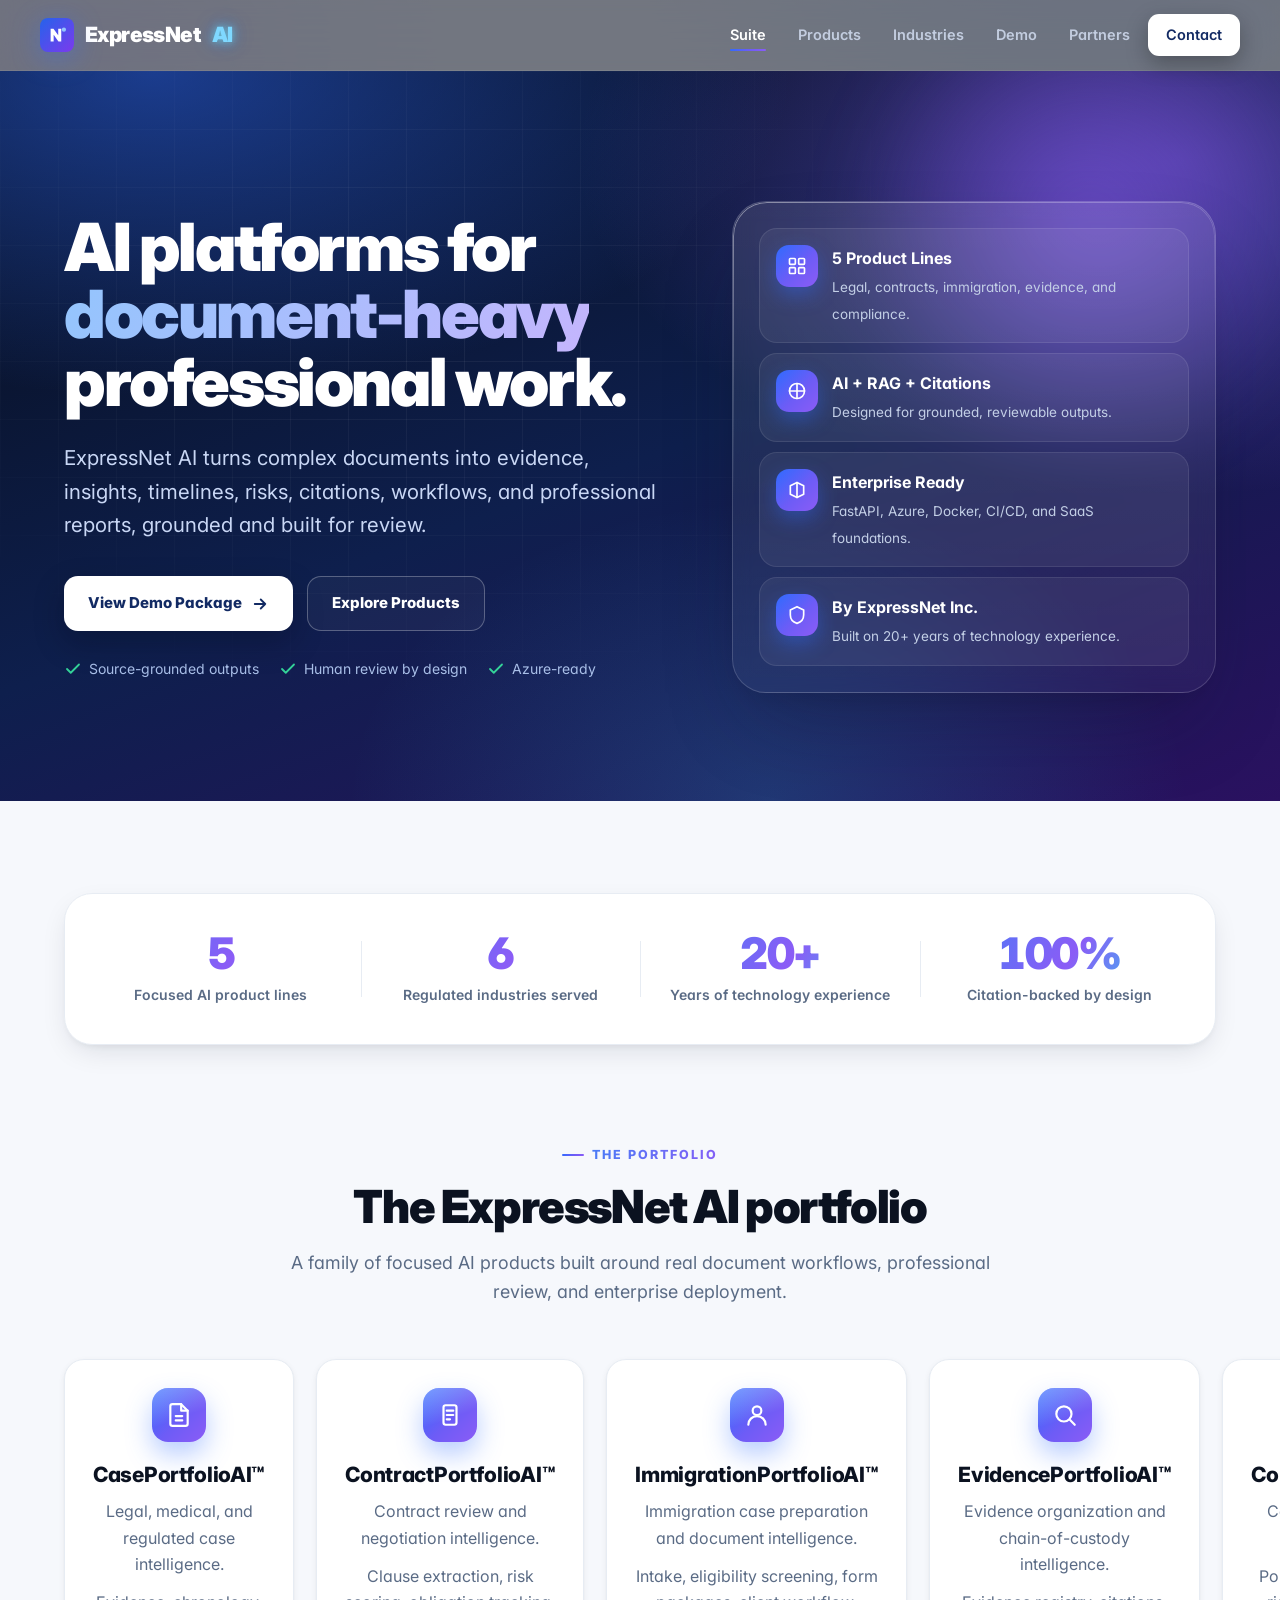
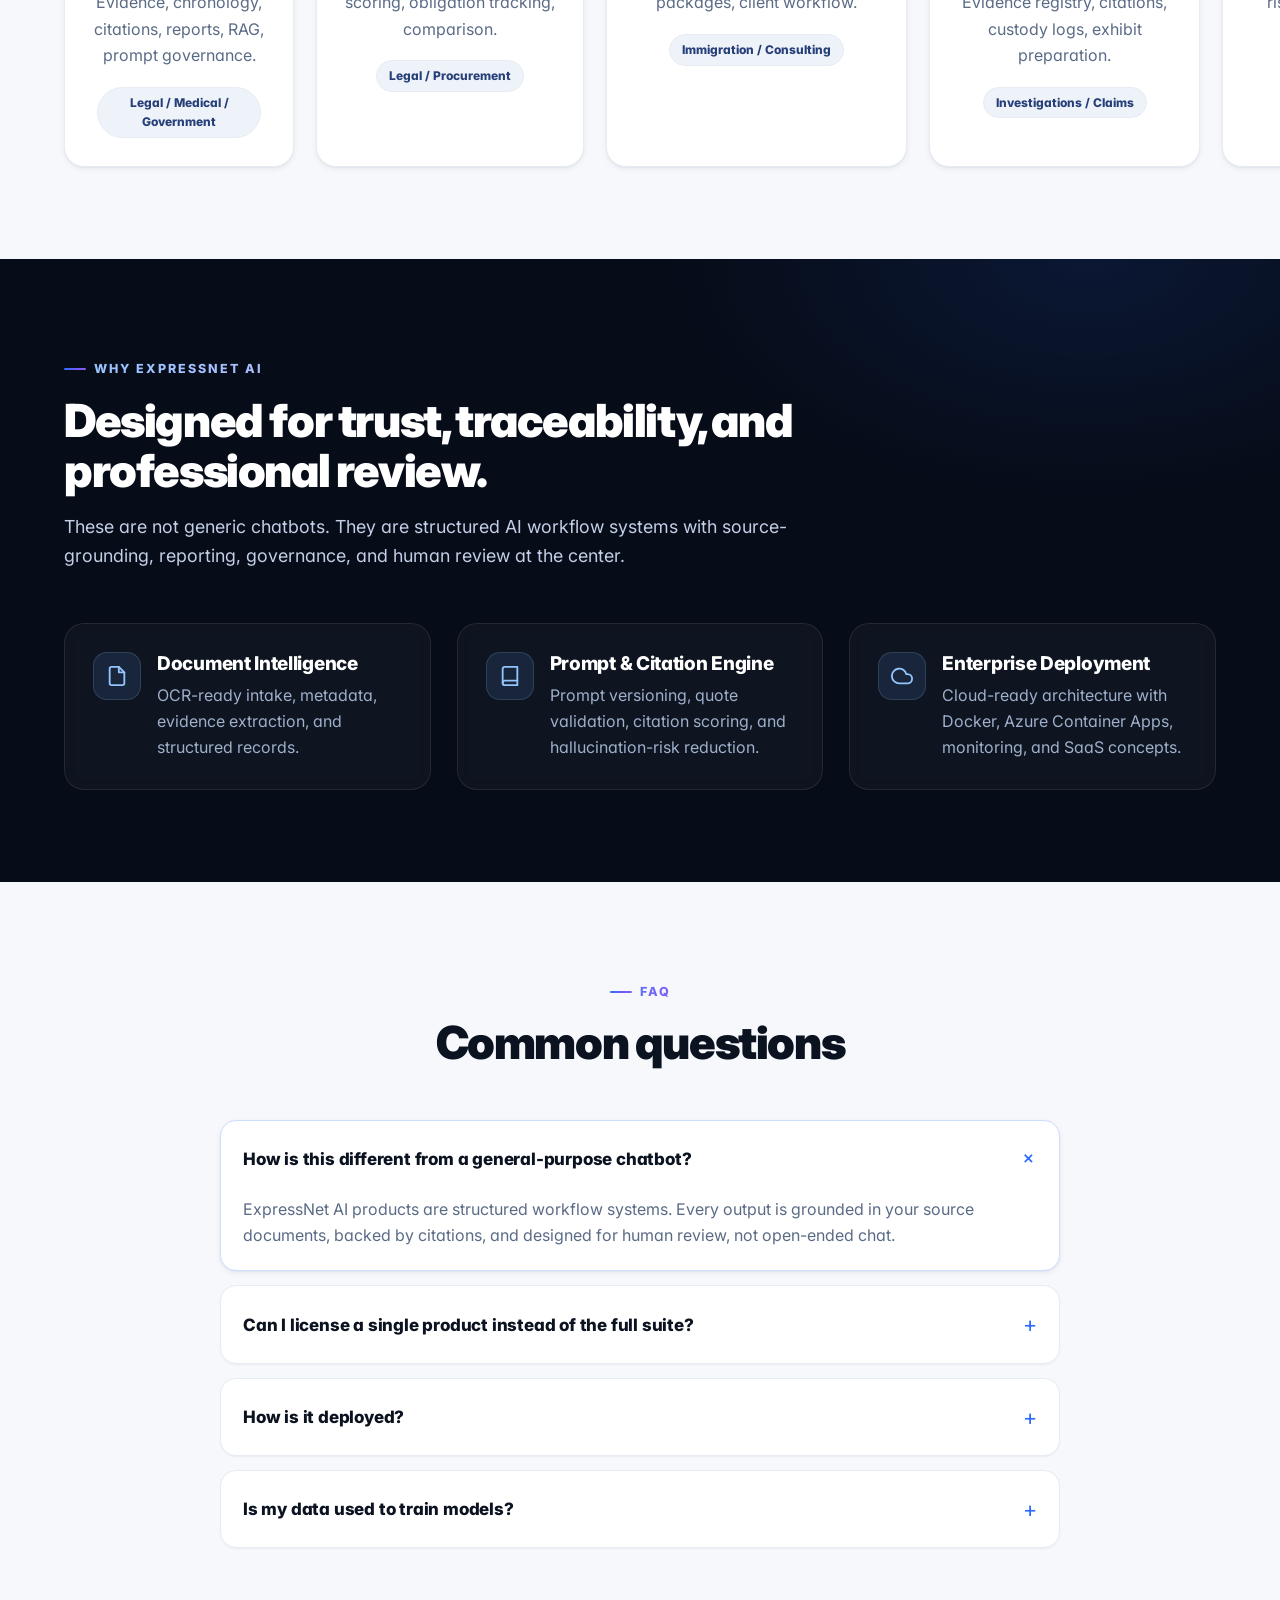
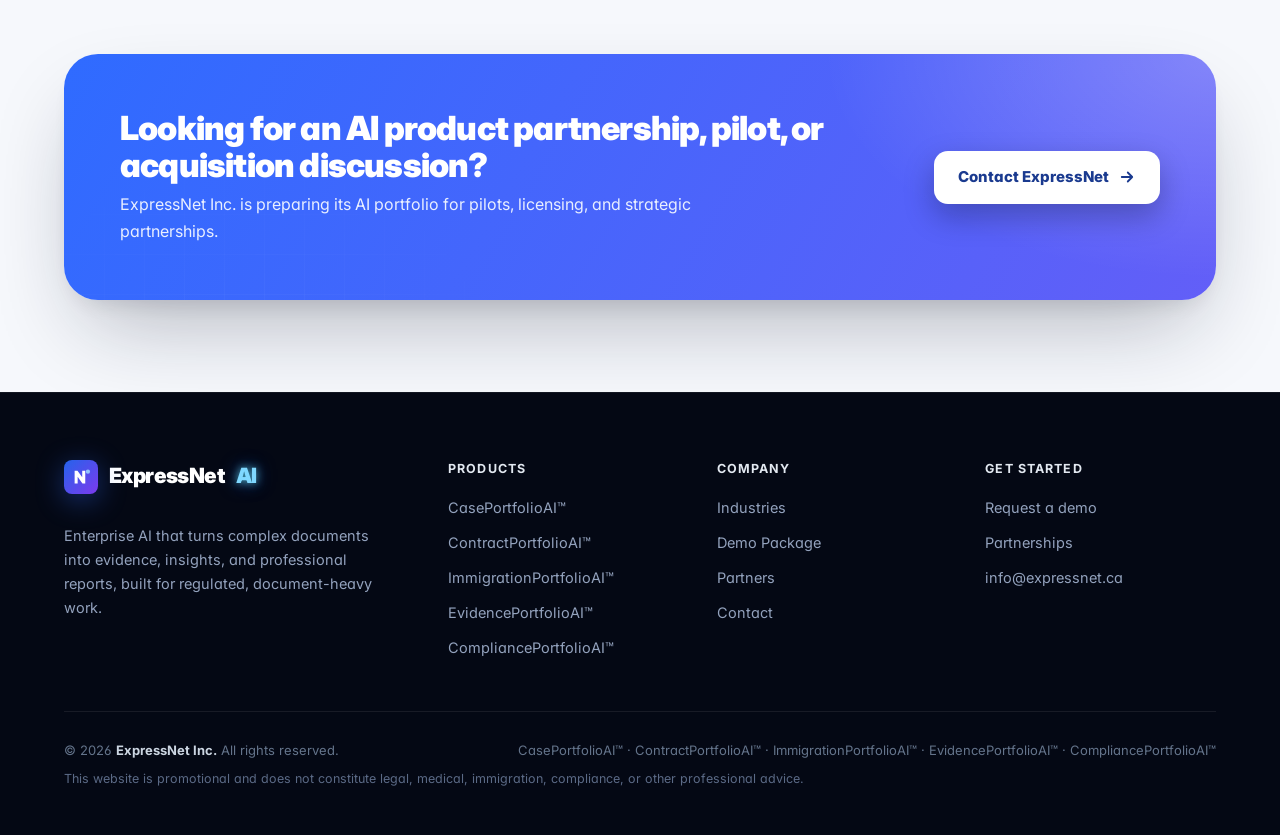
==== commit bd24a8b4: "Refine UI: remove hero label, center portfolio, 3D industries, glowing AI logo - Remove the "Express" ====
--- a/index.html
+++ b/index.html
@@ -3,7 +3,7 @@
 <head>
   <meta charset="utf-8">
   <meta name="viewport" content="width=device-width, initial-scale=1">
-  <title>ExpressNet AI — Enterprise AI for Document-Heavy Professional Work</title>
+  <title>ExpressNet AI | Enterprise AI for Document-Heavy Professional Work</title>
   <meta name="description" content="ExpressNet Inc. AI Product Suite for legal, contract, immigration, evidence, and compliance intelligence. Grounded, citation-backed AI built for regulated, document-heavy workflows.">
   <link rel="canonical" href="https://www.expressnet.ca/">
   <meta name="theme-color" content="#07111f">
@@ -12,12 +12,12 @@
   <!-- Open Graph / Social -->
   <meta property="og:type" content="website">
   <meta property="og:site_name" content="ExpressNet AI">
-  <meta property="og:title" content="ExpressNet AI — Enterprise AI for Document-Heavy Professional Work">
-  <meta property="og:description" content="A family of focused AI products for legal, contract, immigration, evidence, and compliance workflows — grounded, citation-backed, and enterprise-ready.">
+  <meta property="og:title" content="ExpressNet AI | Enterprise AI for Document-Heavy Professional Work">
+  <meta property="og:description" content="A family of focused AI products for legal, contract, immigration, evidence, and compliance workflows, grounded, citation-backed, and enterprise-ready.">
   <meta property="og:url" content="https://www.expressnet.ca/">
   <meta property="og:image" content="https://www.expressnet.ca/assets/og-image.svg">
   <meta name="twitter:card" content="summary_large_image">
-  <meta name="twitter:title" content="ExpressNet AI — Enterprise AI Product Suite">
+  <meta name="twitter:title" content="ExpressNet AI | Enterprise AI Product Suite">
   <meta name="twitter:description" content="Grounded, citation-backed AI for legal, contract, immigration, evidence, and compliance work.">
   <meta name="twitter:image" content="https://www.expressnet.ca/assets/og-image.svg">
 
@@ -52,7 +52,7 @@
 
 <nav class="nav">
   <div class="container nav-inner">
-    <a class="logo" href="index.html" aria-label="ExpressNet AI — home">
+    <a class="logo" href="index.html" aria-label="ExpressNet AI, home">
       <svg class="logo-mark" viewBox="0 0 64 64" xmlns="http://www.w3.org/2000/svg" aria-hidden="true"><rect width="64" height="64" rx="15" fill="url(#lgn)"/><path d="M20 44V20h5.4l8.9 12.6V20H40v24h-5.3l-9-12.7V44z" fill="#fff"/><circle cx="45" cy="22" r="4" fill="#93c5fd"/><defs><linearGradient id="lgn" x1="0" y1="0" x2="64" y2="64" gradientUnits="userSpaceOnUse"><stop offset="0" stop-color="#2563eb"/><stop offset="1" stop-color="#7c3aed"/></linearGradient></defs></svg>
       ExpressNet<span>AI</span>
     </a>
@@ -75,9 +75,8 @@
 <header class="hero">
   <div class="container hero-grid">
     <div class="reveal">
-      <div class="badge">ExpressNet Inc. • Enterprise AI Product Suite</div>
       <h1>AI platforms for <em>document-heavy</em> professional work.</h1>
-      <p>ExpressNet AI turns complex documents into evidence, insights, timelines, risks, citations, workflows, and professional reports — grounded and built for review.</p>
+      <p>ExpressNet AI turns complex documents into evidence, insights, timelines, risks, citations, workflows, and professional reports, grounded and built for review.</p>
       <div class="buttons">
         <a class="btn btn-primary" href="demo.html">View Demo Package
           <svg viewBox="0 0 24 24" fill="none" stroke="currentColor" stroke-width="2.4" stroke-linecap="round" stroke-linejoin="round"><path d="M5 12h14M13 6l6 6-6 6"/></svg>
@@ -124,12 +123,12 @@
 
 <section class="section" style="padding-top:0">
   <div class="container">
-    <div class="section-head reveal">
+    <div class="section-head center reveal">
       <div class="eyebrow">The Portfolio</div>
       <h2>The ExpressNet AI portfolio</h2>
       <p class="lead">A family of focused AI products built around real document workflows, professional review, and enterprise deployment.</p>
     </div>
-    <div class="grid-5">
+    <div class="grid-5 grid-center">
 
     <div class="card reveal">
       <div class="product-icon"><svg viewBox="0 0 24 24" fill="none" stroke="currentColor" stroke-width="2" stroke-linecap="round" stroke-linejoin="round"><path d="M14 2H6a2 2 0 0 0-2 2v16a2 2 0 0 0 2 2h12a2 2 0 0 0 2-2V8z"/><path d="M14 2v6h6M9 13h6M9 17h6"/></svg></div>
@@ -214,7 +213,7 @@
     <div class="faq reveal d1">
       <details open>
         <summary>How is this different from a general-purpose chatbot?</summary>
-        <p>ExpressNet AI products are structured workflow systems. Every output is grounded in your source documents, backed by citations, and designed for human review — not open-ended chat.</p>
+        <p>ExpressNet AI products are structured workflow systems. Every output is grounded in your source documents, backed by citations, and designed for human review, not open-ended chat.</p>
       </details>
       <details>
         <summary>Can I license a single product instead of the full suite?</summary>
@@ -222,11 +221,11 @@
       </details>
       <details>
         <summary>How is it deployed?</summary>
-        <p>The suite is built on a cloud-ready architecture — FastAPI, Docker, and Azure Container Apps — with monitoring and SaaS foundations for enterprise deployment.</p>
+        <p>The suite is built on a cloud-ready architecture, FastAPI, Docker, and Azure Container Apps, with monitoring and SaaS foundations for enterprise deployment.</p>
       </details>
       <details>
         <summary>Is my data used to train models?</summary>
-        <p>The products are designed around grounded retrieval over your own documents with governance controls. Data handling terms are agreed per engagement — contact us for specifics.</p>
+        <p>The products are designed around grounded retrieval over your own documents with governance controls. Data handling terms are agreed per engagement, contact us for specifics.</p>
       </details>
     </div>
   </div>
@@ -252,11 +251,11 @@
   <div class="container">
     <div class="footer-grid">
       <div>
-        <a class="logo" href="index.html" aria-label="ExpressNet AI — home">
+        <a class="logo" href="index.html" aria-label="ExpressNet AI, home">
           <svg class="logo-mark" viewBox="0 0 64 64" xmlns="http://www.w3.org/2000/svg" aria-hidden="true"><rect width="64" height="64" rx="15" fill="url(#lgf)"/><path d="M20 44V20h5.4l8.9 12.6V20H40v24h-5.3l-9-12.7V44z" fill="#fff"/><circle cx="45" cy="22" r="4" fill="#93c5fd"/><defs><linearGradient id="lgf" x1="0" y1="0" x2="64" y2="64" gradientUnits="userSpaceOnUse"><stop offset="0" stop-color="#2563eb"/><stop offset="1" stop-color="#7c3aed"/></linearGradient></defs></svg>
           ExpressNet<span>AI</span>
         </a>
-        <p class="footer-desc">Enterprise AI that turns complex documents into evidence, insights, and professional reports — built for regulated, document-heavy work.</p>
+        <p class="footer-desc">Enterprise AI that turns complex documents into evidence, insights, and professional reports, built for regulated, document-heavy work.</p>
       </div>
       <div>
         <h4>Products</h4>
--- a/assets/css/styles.css
+++ b/assets/css/styles.css
@@ -1,13 +1,11 @@
 /* =========================================================
-   ExpressNet AI — Design System 2.0
-   A modern, enterprise-grade UI language.
-   All class names preserved for backward compatibility.
+   ExpressNet AI, Design System 3.0
+   Modern, professional, motion-rich. All class names preserved.
    ========================================================= */
 :root{
   /* --- Brand palette --- */
   --navy:#060c18; --slate:#0f172a; --blue:#2f6bff; --blue-600:#1d4ed8;
-  --violet:#8b5cf6; --cyan:#22d3ee; --green:#16a34a;
-  --accent:#60a5fa;
+  --violet:#8b5cf6; --cyan:#22d3ee; --green:#16a34a; --accent:#60a5fa;
 
   /* --- Surfaces & text --- */
   --text:#0b1220; --muted:#5a6b85; --muted-light:#94a3b8;
@@ -19,18 +17,18 @@
   --shadow-xs:0 1px 2px rgba(15,23,42,.05);
   --shadow-sm:0 2px 6px rgba(15,23,42,.06), 0 1px 2px rgba(15,23,42,.05);
   --shadow-md:0 10px 30px -8px rgba(15,23,42,.14), 0 4px 10px -4px rgba(15,23,42,.08);
-  --shadow-lg:0 30px 70px -18px rgba(15,23,42,.28), 0 10px 24px -12px rgba(15,23,42,.14);
+  --shadow-lg:0 40px 90px -24px rgba(15,23,42,.32), 0 12px 28px -14px rgba(15,23,42,.16);
   --shadow-glow:0 0 0 1px rgba(47,107,255,.12), 0 18px 50px -14px rgba(47,107,255,.35);
 
   /* --- Geometry --- */
   --radius-sm:12px; --radius:20px; --radius-lg:28px; --radius-xl:34px;
   --grad-brand:linear-gradient(135deg,#2f6bff 0%,#6d5cf6 55%,#8b5cf6 100%);
   --grad-brand-soft:linear-gradient(135deg,rgba(47,107,255,.14),rgba(139,92,246,.14));
-  --grad-text:linear-gradient(120deg,#3b82f6,#8b5cf6 60%,#22d3ee);
+  --grad-text:linear-gradient(120deg,#3b82f6,#8b5cf6 55%,#22d3ee);
   --container:1200px;
 
-  /* --- Type --- */
   --ease-spring:cubic-bezier(.16,1,.3,1);
+  --ease-out:cubic-bezier(.22,.61,.36,1);
 }
 
 *{box-sizing:border-box}
@@ -43,7 +41,7 @@
   font-feature-settings:"cv02","cv03","cv04","cv11","ss01";
   overflow-x:hidden;
 }
-/* Ambient page glow behind everything */
+/* Ambient page glow */
 body::before{
   content:"";position:fixed;inset:0;z-index:-1;pointer-events:none;
   background:
@@ -56,36 +54,45 @@
 :focus-visible{outline:3px solid var(--ring);outline-offset:2px;border-radius:8px}
 .container{max-width:var(--container);margin:0 auto;padding:0 24px}
 
+/* Gradient accent for headline keywords */
+.hl,.hero h1 em,.hero h1 .accent{font-style:normal;
+  background:linear-gradient(120deg,#93c5fd,#c4b5fd 52%,#67e8f9);
+  background-size:200% auto;-webkit-background-clip:text;background-clip:text;color:transparent;
+  animation:textShimmer 8s linear infinite}
+@keyframes textShimmer{to{background-position:200% center}}
+
 .eyebrow{display:inline-flex;align-items:center;gap:8px;font-size:12.5px;font-weight:800;
   letter-spacing:.16em;text-transform:uppercase;
-  background:var(--grad-text);-webkit-background-clip:text;background-clip:text;color:transparent;
-  margin-bottom:16px}
+  background:var(--grad-text);background-size:200% auto;-webkit-background-clip:text;background-clip:text;color:transparent;
+  margin-bottom:16px;animation:textShimmer 10s linear infinite}
 .eyebrow::before{content:"";width:22px;height:2px;border-radius:2px;background:var(--grad-brand)}
-.dark .eyebrow{background:linear-gradient(120deg,#93c5fd,#c4b5fd);-webkit-background-clip:text;background-clip:text;color:transparent}
+.dark .eyebrow{background:linear-gradient(120deg,#93c5fd,#c4b5fd);background-size:200% auto;-webkit-background-clip:text;background-clip:text;color:transparent}
 
 /* ---------- Skip link ---------- */
 .skip-link{position:absolute;left:-999px;top:0;background:#fff;color:var(--blue);
   padding:10px 16px;border-radius:10px;z-index:100;font-weight:800;box-shadow:var(--shadow-md)}
 .skip-link:focus{left:12px;top:12px}
 
-/* ---------- Scroll progress bar (injected by JS) ---------- */
+/* ---------- Scroll progress bar ---------- */
 .scroll-progress{position:fixed;top:0;left:0;height:3px;width:0;z-index:60;
-  background:var(--grad-brand);box-shadow:0 0 12px rgba(47,107,255,.6);
-  transition:width .1s linear}
+  background:var(--grad-brand);box-shadow:0 0 12px rgba(47,107,255,.6);transition:width .1s linear}
 
 /* ---------- Navigation ---------- */
 .nav{position:sticky;top:0;z-index:50;background:rgba(6,12,24,.55);
   backdrop-filter:blur(18px) saturate(160%);-webkit-backdrop-filter:blur(18px) saturate(160%);
   color:#fff;border-bottom:1px solid rgba(255,255,255,.07);
-  transition:background .35s var(--ease-spring),box-shadow .35s,border-color .35s}
-.nav.scrolled{background:rgba(6,12,24,.82);box-shadow:0 10px 34px rgba(0,0,0,.4);
-  border-bottom-color:rgba(255,255,255,.1)}
+  transition:transform .4s var(--ease-spring),background .35s var(--ease-spring),box-shadow .35s,border-color .35s;will-change:transform}
+.nav.scrolled{background:rgba(6,12,24,.82);box-shadow:0 10px 34px rgba(0,0,0,.4);border-bottom-color:rgba(255,255,255,.1)}
+.nav--hidden{transform:translateY(-100%)}
 .nav-inner{display:flex;align-items:center;justify-content:space-between;gap:18px;padding:14px 0}
 .logo{display:inline-flex;align-items:center;gap:11px;font-size:21px;font-weight:900;letter-spacing:-.6px}
 .logo-mark{width:34px;height:34px;flex:0 0 auto;filter:drop-shadow(0 6px 14px rgba(47,107,255,.4));
-  transition:transform .4s var(--ease-spring)}
-.logo:hover .logo-mark{transform:rotate(-6deg) scale(1.06)}
-.logo span{background:linear-gradient(120deg,#93c5fd,#c4b5fd);-webkit-background-clip:text;background-clip:text;color:transparent}
+  transition:transform .5s var(--ease-spring)}
+.logo:hover .logo-mark{transform:rotate(-8deg) scale(1.08)}
+.logo span{color:#7fd8ff;text-shadow:0 0 8px rgba(103,232,249,.75),0 0 18px rgba(47,107,255,.6);
+  animation:aiGlow 3.2s ease-in-out infinite}
+@keyframes aiGlow{0%,100%{text-shadow:0 0 7px rgba(103,232,249,.55),0 0 15px rgba(47,107,255,.4)}
+  50%{text-shadow:0 0 13px rgba(103,232,249,.95),0 0 28px rgba(47,107,255,.75)}}
 .nav-links{display:flex;gap:4px;align-items:center}
 .nav-links a{position:relative;color:#c3cde0;font-size:14.5px;font-weight:600;padding:9px 14px;border-radius:11px;
   transition:color .2s,background .2s}
@@ -97,7 +104,7 @@
 .nav-links a.active{color:#fff}
 .nav-cta{background:#fff;color:#122a63 !important;font-weight:800;padding:9px 18px !important;
   box-shadow:0 8px 22px rgba(0,0,0,.28);transition:transform .2s var(--ease-spring),box-shadow .25s}
-.nav-cta:hover{background:#fff !important;transform:translateY(-2px);box-shadow:0 14px 30px rgba(47,107,255,.4)}
+.nav-cta:hover{transform:translateY(-2px);box-shadow:0 14px 30px rgba(47,107,255,.4)}
 .nav-toggle{display:none;background:transparent;border:0;color:#fff;cursor:pointer;padding:8px;border-radius:11px}
 .nav-toggle svg{width:26px;height:26px}
 
@@ -105,20 +112,22 @@
 .btn{position:relative;display:inline-flex;align-items:center;justify-content:center;gap:9px;
   padding:14px 24px;border-radius:14px;font-weight:800;font-size:15px;border:0;cursor:pointer;
   overflow:hidden;isolation:isolate;
-  transition:transform .2s var(--ease-spring),box-shadow .3s ease,background .25s ease,color .2s ease}
+  transform:translate(var(--mx,0px),calc(var(--my,0px) + var(--btny,0px)));
+  transition:transform .25s var(--ease-spring),box-shadow .3s ease,background .25s ease,color .2s ease}
 .btn::after{content:"";position:absolute;inset:0;z-index:-1;
   background:linear-gradient(120deg,transparent 20%,rgba(255,255,255,.35),transparent 80%);
   transform:translateX(-120%);transition:transform .6s var(--ease-spring)}
-.btn:hover{transform:translateY(-2px)}
+.btn:hover{--btny:-2px}
 .btn:hover::after{transform:translateX(120%)}
-.btn:active{transform:translateY(0)}
+.btn:active{--btny:1px}
 .btn svg{width:18px;height:18px;transition:transform .25s var(--ease-spring)}
 .btn:hover svg{transform:translateX(3px)}
 .btn-primary{background:#fff;color:#122a63;box-shadow:0 12px 30px rgba(2,6,23,.28)}
 .btn-primary:hover{box-shadow:0 20px 44px rgba(47,107,255,.34)}
 .btn-secondary{border:1px solid rgba(255,255,255,.28);color:#fff;background:rgba(255,255,255,.04)}
 .btn-secondary:hover{background:rgba(255,255,255,.12);border-color:rgba(255,255,255,.5)}
-.btn-brand{background:var(--grad-brand);color:#fff;box-shadow:0 14px 34px rgba(47,107,255,.4)}
+.btn-brand{background:var(--grad-brand);background-size:180% 180%;color:#fff;box-shadow:0 14px 34px rgba(47,107,255,.4);
+  animation:gradientShift 10s ease infinite}
 .btn-brand:hover{box-shadow:0 20px 48px rgba(47,107,255,.5)}
 .buttons{display:flex;gap:14px;flex-wrap:wrap;margin-top:34px}
 
@@ -129,18 +138,16 @@
     radial-gradient(1000px 560px at 92% 12%,rgba(139,92,246,.46),transparent 60%),
     radial-gradient(700px 500px at 60% 100%,rgba(34,211,238,.18),transparent 60%),
     linear-gradient(160deg,#060c18 0%,#0e1f4d 52%,#2a1160 100%)}
-/* animated grid + glow */
 .hero::before{content:"";position:absolute;inset:0;pointer-events:none;
   background-image:linear-gradient(rgba(255,255,255,.055) 1px,transparent 1px),
                    linear-gradient(90deg,rgba(255,255,255,.055) 1px,transparent 1px);
   background-size:58px 58px;
   mask-image:radial-gradient(760px 520px at 32% 34%,#000 10%,transparent 78%);
   -webkit-mask-image:radial-gradient(760px 520px at 32% 34%,#000 10%,transparent 78%)}
-/* floating aurora blob */
-.hero::after{content:"";position:absolute;width:520px;height:520px;right:-80px;top:-120px;
+.hero::after{content:"";position:absolute;width:560px;height:560px;right:-90px;top:-130px;border-radius:50%;
   background:radial-gradient(circle at 50% 50%,rgba(139,92,246,.55),transparent 62%);
-  filter:blur(30px);pointer-events:none;animation:floaty 14s ease-in-out infinite alternate}
-@keyframes floaty{from{transform:translate(0,0) scale(1)}to{transform:translate(-40px,50px) scale(1.12)}}
+  filter:blur(30px);pointer-events:none;animation:floaty 16s ease-in-out infinite alternate}
+@keyframes floaty{from{transform:translate(0,0) scale(1)}to{transform:translate(-46px,60px) scale(1.14)}}
 .hero-grid{position:relative;z-index:1;display:grid;grid-template-columns:1.12fr .88fr;gap:52px;align-items:center}
 .badge{display:inline-flex;gap:9px;align-items:center;border:1px solid rgba(255,255,255,.2);
   background:rgba(255,255,255,.07);border-radius:999px;padding:8px 16px;color:#e2ecff;
@@ -150,15 +157,14 @@
   box-shadow:0 0 0 4px rgba(52,211,153,.22);animation:pulse 2.4s ease-in-out infinite}
 @keyframes pulse{50%{box-shadow:0 0 0 8px rgba(52,211,153,0)}}
 h1{font-size:clamp(2.6rem,6.2vw,4.15rem);line-height:1.02;letter-spacing:-2.4px;margin:0 0 24px;font-weight:900}
-.hero h1 .accent,.hero h1 em{font-style:normal;
-  background:linear-gradient(120deg,#93c5fd,#c4b5fd 55%,#67e8f9);-webkit-background-clip:text;background-clip:text;color:transparent}
 .hero p{font-size:clamp(1.05rem,1.6vw,1.3rem);color:#c9d7f5;max-width:600px}
 .hero-note{margin-top:26px;color:#a9bfe8;font-size:14px;display:flex;gap:20px;flex-wrap:wrap}
 .hero-note span{display:inline-flex;align-items:center;gap:7px}
 .hero-note svg{width:18px;height:18px}
 .hero-card{position:relative;background:linear-gradient(180deg,rgba(255,255,255,.1),rgba(255,255,255,.04));
   border:1px solid rgba(255,255,255,.16);border-radius:var(--radius-xl);padding:16px;
-  box-shadow:var(--shadow-lg);backdrop-filter:blur(10px)}
+  box-shadow:var(--shadow-lg);backdrop-filter:blur(10px);animation:cardFloat 7s ease-in-out infinite}
+@keyframes cardFloat{50%{transform:translateY(-12px)}}
 .hero-card::before{content:"";position:absolute;inset:0;border-radius:inherit;padding:1px;
   background:linear-gradient(160deg,rgba(255,255,255,.45),transparent 45%);
   -webkit-mask:linear-gradient(#fff 0 0) content-box,linear-gradient(#fff 0 0);
@@ -187,20 +193,18 @@
 .grid-3{display:grid;grid-template-columns:repeat(3,1fr);gap:26px}
 .grid-2{display:grid;grid-template-columns:repeat(2,1fr);gap:26px}
 
-/* ---------- Cards ---------- */
+/* ---------- Cards (with 3D tilt + spotlight) ---------- */
 .card{position:relative;background:var(--card);border:1px solid var(--line);border-radius:var(--radius);
   padding:28px;box-shadow:var(--shadow-sm);isolation:isolate;
-  transition:transform .35s var(--ease-spring),box-shadow .35s ease,border-color .35s ease}
-/* gradient hairline border on hover */
+  transform:perspective(1100px) rotateX(var(--rx,0deg)) rotateY(var(--ry,0deg)) translateY(var(--ty,0px)) scale(var(--sc,1));
+  transition:transform .3s var(--ease-spring),box-shadow .35s ease,border-color .35s ease}
 .card::before{content:"";position:absolute;inset:0;border-radius:inherit;padding:1px;
   background:var(--grad-brand);opacity:0;transition:opacity .35s;z-index:-1;
   -webkit-mask:linear-gradient(#fff 0 0) content-box,linear-gradient(#fff 0 0);
   -webkit-mask-composite:xor;mask-composite:exclude;pointer-events:none}
-/* soft radial glow on hover */
-.card::after{content:"";position:absolute;inset:0;border-radius:inherit;z-index:-2;opacity:0;
-  background:radial-gradient(420px 220px at 50% 0%,var(--grad-brand-soft));
-  background:var(--grad-brand-soft);transition:opacity .35s}
-.card:hover{transform:translateY(-8px);box-shadow:var(--shadow-lg);border-color:transparent}
+.card::after{content:"";position:absolute;inset:0;border-radius:inherit;z-index:-2;opacity:0;transition:opacity .35s;
+  background:radial-gradient(340px 340px at var(--gx,50%) var(--gy,0%),rgba(47,107,255,.12),transparent 60%)}
+.card:hover{--ty:-8px;--sc:1.01;box-shadow:var(--shadow-lg);border-color:transparent}
 .card:hover::before{opacity:1}
 .card:hover::after{opacity:1}
 .card h3{margin:0 0 10px;font-size:21px;line-height:1.25;font-weight:800;letter-spacing:-.3px}
@@ -215,10 +219,10 @@
 .card:hover .tag{background:#eef3ff;border-color:#d6e2ff;color:#1e40af}
 .product-icon{position:relative;width:54px;height:54px;border-radius:16px;display:grid;place-items:center;color:#fff;
   margin-bottom:20px;background:var(--grad-brand);box-shadow:0 12px 26px rgba(47,107,255,.34);
-  transition:transform .35s var(--ease-spring)}
+  transition:transform .35s var(--ease-spring),box-shadow .35s}
 .product-icon::after{content:"";position:absolute;inset:0;border-radius:inherit;
   background:linear-gradient(160deg,rgba(255,255,255,.35),transparent 55%)}
-.card:hover .product-icon{transform:translateY(-2px) rotate(-4deg) scale(1.05)}
+.card:hover .product-icon{transform:translateY(-3px) rotate(-5deg) scale(1.06);box-shadow:0 18px 34px rgba(47,107,255,.46)}
 .product-icon svg{width:26px;height:26px;position:relative;z-index:1}
 
 /* ---------- Dark section ---------- */
@@ -228,7 +232,7 @@
 .dark p{color:#c3cfe6}
 .dark .card{background:rgba(255,255,255,.035);border-color:rgba(255,255,255,.09);color:#fff;
   box-shadow:none;backdrop-filter:blur(6px)}
-.dark .card::after{background:linear-gradient(135deg,rgba(47,107,255,.16),rgba(139,92,246,.16))}
+.dark .card::after{background:radial-gradient(340px 340px at var(--gx,50%) var(--gy,0%),rgba(96,165,250,.16),transparent 60%)}
 .dark .card:hover{border-color:transparent}
 .dark .card p{color:#9fb0cc}
 
@@ -239,17 +243,19 @@
 .stat{position:relative}
 .stat+.stat::before{content:"";position:absolute;left:-12px;top:12%;height:76%;width:1px;background:var(--line)}
 .stat b{display:block;font-size:clamp(2.2rem,3.4vw,3rem);font-weight:900;letter-spacing:-1.6px;line-height:1;
-  background:var(--grad-text);-webkit-background-clip:text;background-clip:text;color:transparent}
+  background:var(--grad-text);-webkit-background-clip:text;background-clip:text;color:transparent;font-variant-numeric:tabular-nums}
 .dark .stat b{background:linear-gradient(135deg,#93c5fd,#c4b5fd);-webkit-background-clip:text;background-clip:text;color:transparent}
 .stat span{display:block;margin-top:8px;color:var(--muted);font-weight:600;font-size:14px}
 .dark .stat span{color:#9fb0cc}
 .dark .stats{background:rgba(255,255,255,.03);border-color:rgba(255,255,255,.08)}
 .dark .stat+.stat::before{background:rgba(255,255,255,.1)}
 
-/* ---------- Feature row (icon + text) ---------- */
+/* ---------- Feature row ---------- */
 .feature{display:flex;gap:16px;align-items:flex-start}
 .feature .fi{width:48px;height:48px;flex:0 0 auto;border-radius:14px;display:grid;place-items:center;
-  background:var(--grad-brand-soft);color:var(--blue);border:1px solid rgba(47,107,255,.16)}
+  background:var(--grad-brand-soft);color:var(--blue);border:1px solid rgba(47,107,255,.16);
+  transition:transform .35s var(--ease-spring)}
+.card:hover .feature .fi{transform:scale(1.08) rotate(-4deg)}
 .dark .feature .fi{background:rgba(96,165,250,.12);color:#93c5fd;border-color:rgba(147,197,253,.18)}
 .feature .fi svg{width:22px;height:22px}
 .feature h3{margin:0 0 6px;font-size:19px;letter-spacing:-.3px}
@@ -271,16 +277,18 @@
 .faq summary{cursor:pointer;font-weight:800;font-size:17px;padding:18px 0;list-style:none;
   display:flex;justify-content:space-between;align-items:center;gap:16px;letter-spacing:-.2px}
 .faq summary::-webkit-details-marker{display:none}
-.faq summary::after{content:"";width:22px;height:22px;flex:0 0 auto;border-radius:7px;
-  background:var(--grad-brand-soft);color:var(--blue);position:relative;transition:transform .3s var(--ease-spring)}
-.faq summary::before{content:"+";position:absolute;right:22px;font-size:20px;color:var(--blue);font-weight:500;
-  transition:transform .3s var(--ease-spring);pointer-events:none}
-.faq details[open] summary::before{transform:rotate(135deg)}
-.faq details p{color:var(--muted);margin:0 0 20px}
-
-/* ---------- CTA ---------- */
-.cta{position:relative;overflow:hidden;background:var(--grad-brand);color:#fff;border-radius:var(--radius-xl);
-  padding:56px;display:grid;grid-template-columns:1fr auto;gap:26px;align-items:center;box-shadow:var(--shadow-lg)}
+.faq summary::after{content:"+";font-size:22px;color:var(--blue);font-weight:400;
+  transition:transform .3s var(--ease-spring)}
+.faq details[open] summary::after{transform:rotate(135deg)}
+.faq details p{color:var(--muted);margin:0 0 20px;animation:fadeIn .4s ease}
+@keyframes fadeIn{from{opacity:0;transform:translateY(-4px)}to{opacity:1;transform:none}}
+
+/* ---------- CTA (animated gradient) ---------- */
+.cta{position:relative;overflow:hidden;color:#fff;border-radius:var(--radius-xl);
+  padding:56px;display:grid;grid-template-columns:1fr auto;gap:26px;align-items:center;box-shadow:var(--shadow-lg);
+  background:linear-gradient(120deg,#2f6bff,#6d5cf6 40%,#8b5cf6 65%,#2f6bff);background-size:300% 300%;
+  animation:gradientShift 14s ease infinite}
+@keyframes gradientShift{0%{background-position:0% 50%}50%{background-position:100% 50%}100%{background-position:0% 50%}}
 .cta::before{content:"";position:absolute;inset:0;
   background:radial-gradient(560px 320px at 100% 0,rgba(255,255,255,.24),transparent 70%)}
 .cta::after{content:"";position:absolute;inset:0;opacity:.5;
@@ -290,7 +298,7 @@
   -webkit-mask-image:radial-gradient(400px 300px at 15% 120%,#000,transparent 70%)}
 .cta>*{position:relative;z-index:1}
 .cta h2{margin:0 0 8px;font-size:clamp(1.6rem,2.6vw,2.15rem);letter-spacing:-.8px}
-.cta p{color:#e2ecff;margin:0;max-width:640px}
+.cta p{color:#e9efff;margin:0;max-width:640px}
 .cta .btn-primary{background:#fff;color:#1a3a8f}
 
 /* ---------- Forms ---------- */
@@ -302,9 +310,9 @@
 textarea{min-height:140px;resize:vertical}
 .form-note{font-size:13.5px;color:var(--muted);margin-top:4px}
 .form-status{margin-top:14px;padding:14px 16px;border-radius:12px;font-weight:700;display:none}
-.form-status.ok{display:block;background:#ecfdf5;color:#065f46;border:1px solid #a7f3d0}
-
-/* ---------- Page hero ---------- */
+.form-status.ok{display:block;background:#ecfdf5;color:#065f46;border:1px solid #a7f3d0;animation:fadeIn .4s ease}
+
+/* ---------- Page hero (with entrance animation) ---------- */
 .page-hero{position:relative;color:#fff;padding:104px 0 84px;overflow:hidden;
   background:
     radial-gradient(860px 440px at 18% 0%,rgba(47,107,255,.44),transparent 60%),
@@ -315,12 +323,20 @@
                    linear-gradient(90deg,rgba(255,255,255,.05) 1px,transparent 1px);
   background-size:54px 54px;mask-image:radial-gradient(700px 380px at 25% 20%,#000,transparent 78%);
   -webkit-mask-image:radial-gradient(700px 380px at 25% 20%,#000,transparent 78%)}
+.page-hero::after{content:"";position:absolute;width:460px;height:460px;right:-60px;top:-120px;border-radius:50%;
+  background:radial-gradient(circle at 50% 50%,rgba(139,92,246,.5),transparent 62%);filter:blur(28px);
+  pointer-events:none;animation:floaty 18s ease-in-out infinite alternate}
 .page-hero .container{position:relative;z-index:1}
-.page-hero .crumb{color:#9fb8ee;font-size:14px;font-weight:600;margin-bottom:16px}
+.page-hero .crumb{color:#9fb8ee;font-size:14px;font-weight:600;margin-bottom:16px;animation:heroIn .7s var(--ease-spring) both}
 .page-hero .crumb a{transition:color .2s}
 .page-hero .crumb a:hover{color:#fff}
-.page-hero h1{font-size:clamp(2.2rem,4.6vw,3.1rem);margin:0 0 16px;letter-spacing:-1.6px}
-.page-hero p{font-size:clamp(1.02rem,1.4vw,1.2rem);color:#c9d7f5;max-width:720px;margin:0}
+.page-hero h1{font-size:clamp(2.2rem,4.6vw,3.1rem);margin:0 0 16px;letter-spacing:-1.6px;
+  animation:heroIn .7s var(--ease-spring) .08s both}
+.page-hero p{font-size:clamp(1.02rem,1.4vw,1.2rem);color:#c9d7f5;max-width:720px;margin:0;
+  animation:heroIn .7s var(--ease-spring) .16s both}
+.page-hero .hl{background:linear-gradient(120deg,#93c5fd,#c4b5fd 52%,#67e8f9);background-size:200% auto;
+  -webkit-background-clip:text;background-clip:text;color:transparent;animation:textShimmer 8s linear infinite}
+@keyframes heroIn{from{opacity:0;transform:translateY(20px)}to{opacity:1;transform:none}}
 
 /* ---------- Notice ---------- */
 .notice{background:#fff8ee;border:1px solid #fcd9a8;color:#8a4a10;border-radius:16px;padding:16px 18px;
@@ -336,8 +352,11 @@
 .footer h4{color:#e2e8f0;font-size:12.5px;letter-spacing:.09em;text-transform:uppercase;margin:0 0 16px}
 .footer ul{list-style:none;margin:0;padding:0}
 .footer li{margin-bottom:11px}
-.footer a{transition:color .2s}
-.footer a:hover{color:#fff}
+.footer a{position:relative;transition:color .2s,padding-left .2s}
+.footer li a::before{content:"";position:absolute;left:-12px;top:50%;width:6px;height:2px;border-radius:2px;
+  background:var(--blue);transform:scaleX(0) translateY(-50%);transform-origin:left;transition:transform .25s var(--ease-spring)}
+.footer li a:hover{color:#fff;padding-left:12px}
+.footer li a:hover::before{transform:scaleX(1) translateY(-50%)}
 .footer-desc{max-width:330px;line-height:1.65}
 .footer-bottom{padding-top:28px;display:flex;justify-content:space-between;gap:16px;flex-wrap:wrap;
   color:#64748b;font-size:13px}
@@ -345,17 +364,20 @@
 .trademark{color:#5b6a86;font-size:12.5px;margin-top:8px;line-height:1.6}
 
 /* ---------- Scroll reveal ---------- */
-.reveal{opacity:0;transform:translateY(26px);
+.reveal{opacity:0;transform:translateY(28px);
   transition:opacity .7s var(--ease-spring),transform .7s var(--ease-spring)}
 .reveal.in{opacity:1;transform:none}
-.reveal.d1{transition-delay:.07s}.reveal.d2{transition-delay:.14s}
-.reveal.d3{transition-delay:.21s}.reveal.d4{transition-delay:.28s}
+.reveal.d1{transition-delay:.08s}.reveal.d2{transition-delay:.16s}
+.reveal.d3{transition-delay:.24s}.reveal.d4{transition-delay:.32s}
+
+/* ---------- Reduced motion ---------- */
 @media(prefers-reduced-motion:reduce){
   html{scroll-behavior:auto}
   .reveal{opacity:1;transform:none;transition:none}
+  *,*::before,*::after{animation-duration:.001ms !important;animation-iteration-count:1 !important}
   .btn:hover,.card:hover,.mini-card:hover,.nav-cta:hover{transform:none}
-  .hero::after{animation:none}
-  .badge::before{animation:none}
+  .page-hero .crumb,.page-hero h1,.page-hero p{animation:none}
+  .card{transform:none}
 }
 
 /* ---------- Responsive ---------- */
@@ -364,6 +386,7 @@
 }
 @media(max-width:860px){
   .nav-toggle{display:inline-flex}
+  .nav--hidden{transform:none}
   .nav-links{position:fixed;inset:64px 0 auto 0;flex-direction:column;align-items:stretch;gap:4px;
     background:rgba(6,12,24,.97);backdrop-filter:blur(18px);padding:16px 22px 24px;
     border-bottom:1px solid rgba(255,255,255,.08);transform:translateY(-140%);
@@ -387,3 +410,46 @@
 @media(max-width:430px){
   .footer-grid{grid-template-columns:1fr}
 }
+
+/* ---------- Centered portfolio ---------- */
+.section-head.center .lead{margin-left:auto;margin-right:auto}
+.section-head.center .eyebrow{justify-content:center}
+.grid-center .card{text-align:center;align-items:center}
+.grid-center .product-icon{margin-left:auto;margin-right:auto}
+.grid-center .tag{margin:6px 4px 0}
+
+/* ---------- Industries: 3D flip cards ---------- */
+.flip-grid{display:grid;grid-template-columns:repeat(3,1fr);gap:26px}
+.flip-card{position:relative;height:308px;perspective:1600px;outline:none}
+.flip-inner{position:relative;width:100%;height:100%;cursor:pointer;
+  transition:transform .85s var(--ease-spring);transform-style:preserve-3d}
+.flip-card:hover .flip-inner,
+.flip-card:focus-visible .flip-inner,
+.flip-card.flipped .flip-inner{transform:rotateY(180deg)}
+.flip-card:focus-visible{border-radius:var(--radius);outline:3px solid var(--ring);outline-offset:4px}
+.flip-face{position:absolute;inset:0;border-radius:var(--radius);padding:30px;
+  display:flex;flex-direction:column;backface-visibility:hidden;-webkit-backface-visibility:hidden;
+  box-shadow:var(--shadow-md);overflow:hidden}
+.flip-front{background:var(--card);border:1px solid var(--line);justify-content:center;align-items:flex-start;gap:6px}
+.flip-front::after{content:"";position:absolute;inset:0;opacity:.6;pointer-events:none;
+  background:radial-gradient(360px 200px at 100% 0,var(--grad-brand-soft),transparent 60%);
+  background:var(--grad-brand-soft)}
+.flip-front>*{position:relative;z-index:1}
+.flip-front h3{margin:6px 0 2px;font-size:22px;font-weight:800;letter-spacing:-.3px}
+.flip-hint{display:inline-flex;align-items:center;gap:7px;color:var(--blue);font-weight:800;font-size:13px}
+.flip-hint svg{width:15px;height:15px;transition:transform .3s var(--ease-spring)}
+.flip-card:hover .flip-hint svg{transform:rotate(90deg)}
+.flip-back{transform:rotateY(180deg);color:#fff;justify-content:center;gap:6px;border:1px solid rgba(255,255,255,.14);
+  background:radial-gradient(600px 300px at 100% 0,rgba(47,107,255,.4),transparent 60%),linear-gradient(160deg,#0e1f4d,#2a1160)}
+.flip-back h4{margin:0;font-size:11.5px;font-weight:800;letter-spacing:.12em;text-transform:uppercase;color:#93c5fd}
+.flip-back p{margin:2px 0 12px;font-size:14.5px;line-height:1.5;color:#dbe6ff}
+.flip-back p:last-child{margin-bottom:0}
+@media(prefers-reduced-motion:reduce){
+  .flip-inner{transition:none}
+}
+@media(max-width:860px){
+  .flip-grid{grid-template-columns:1fr 1fr}
+}
+@media(max-width:560px){
+  .flip-grid{grid-template-columns:1fr}
+}
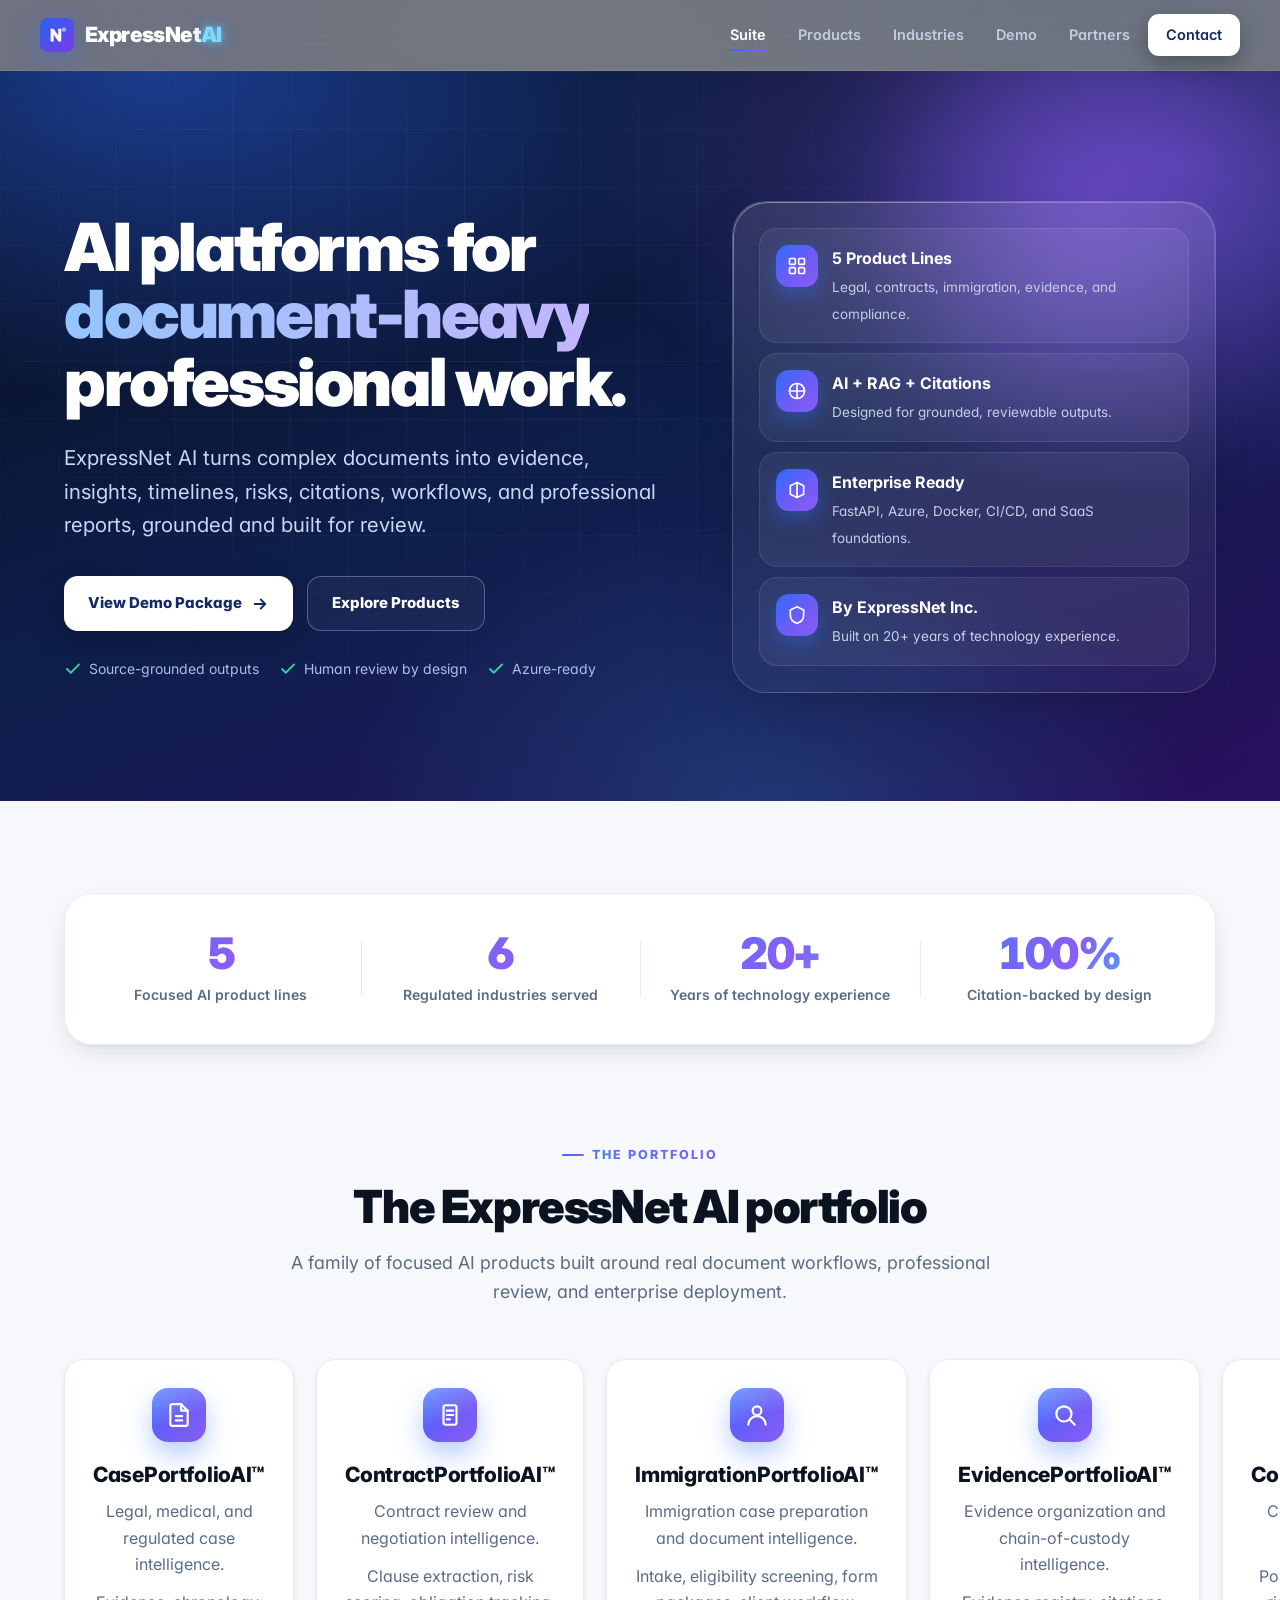
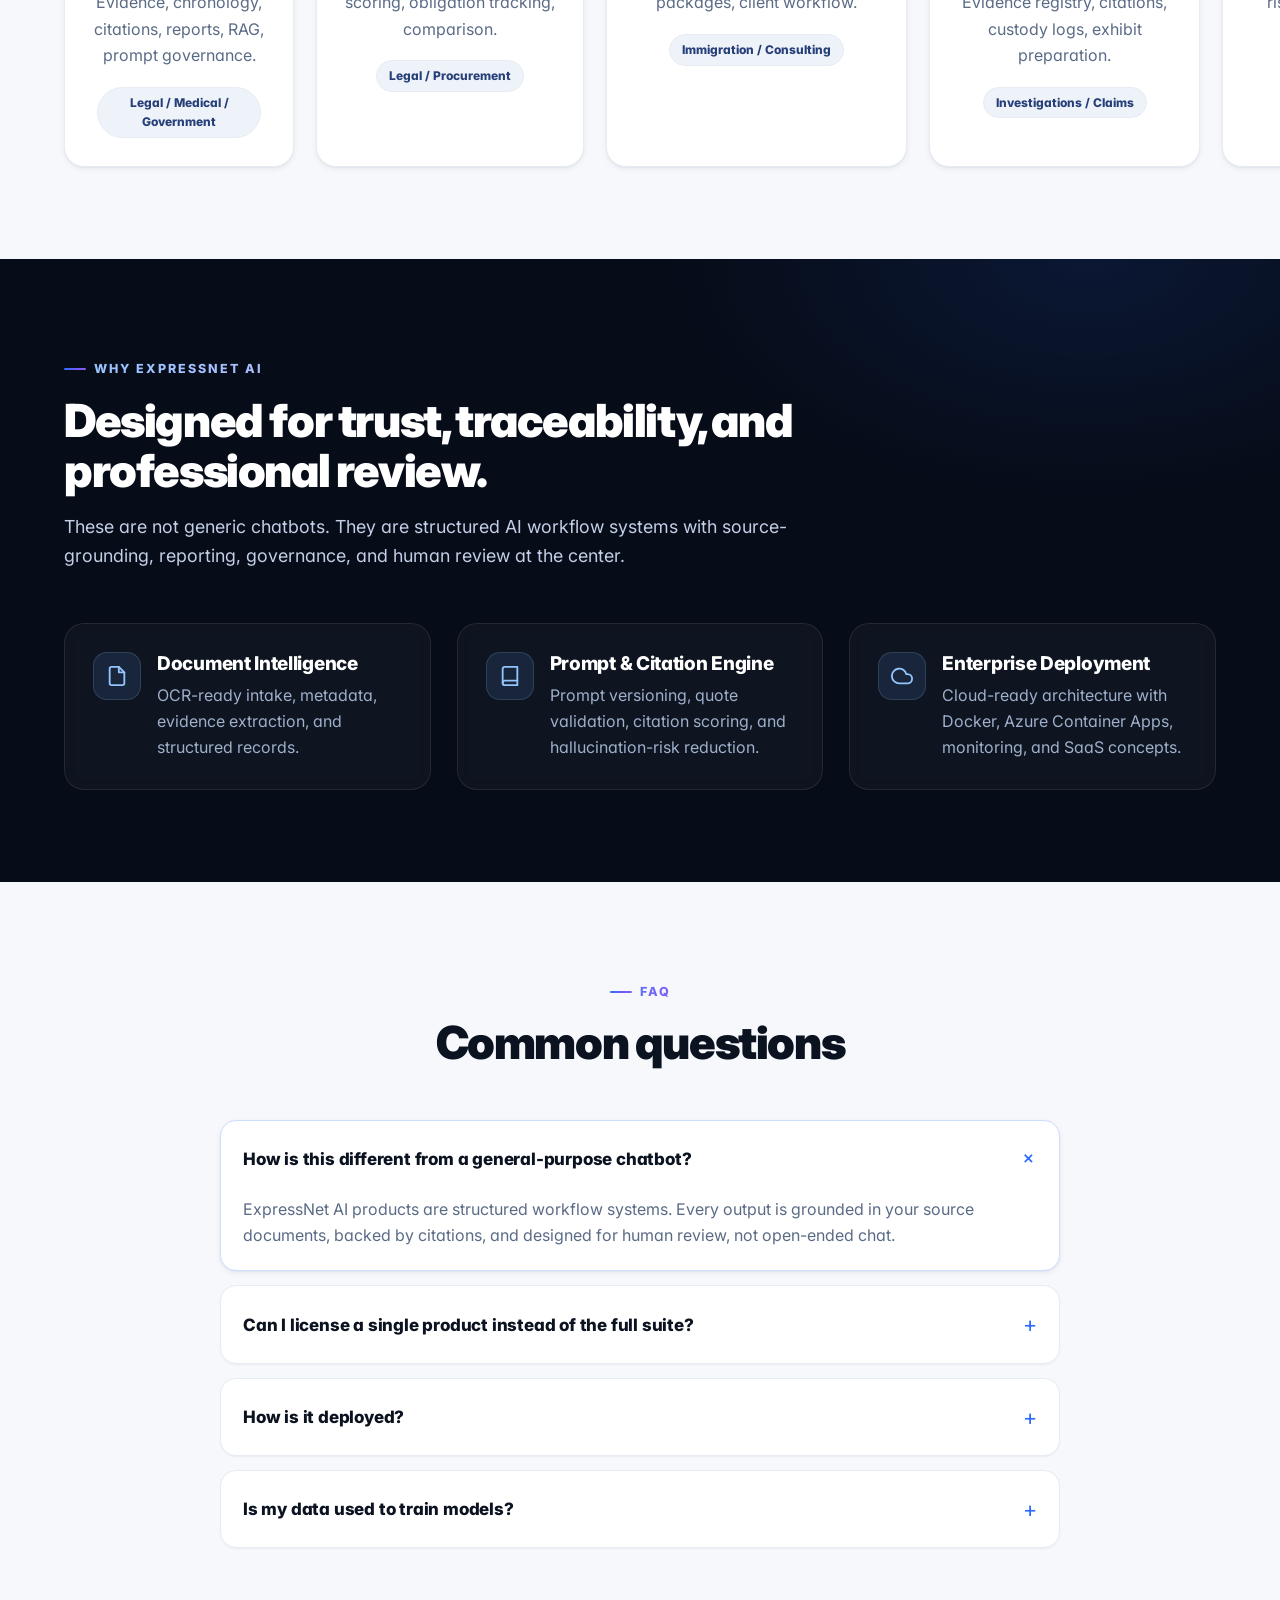
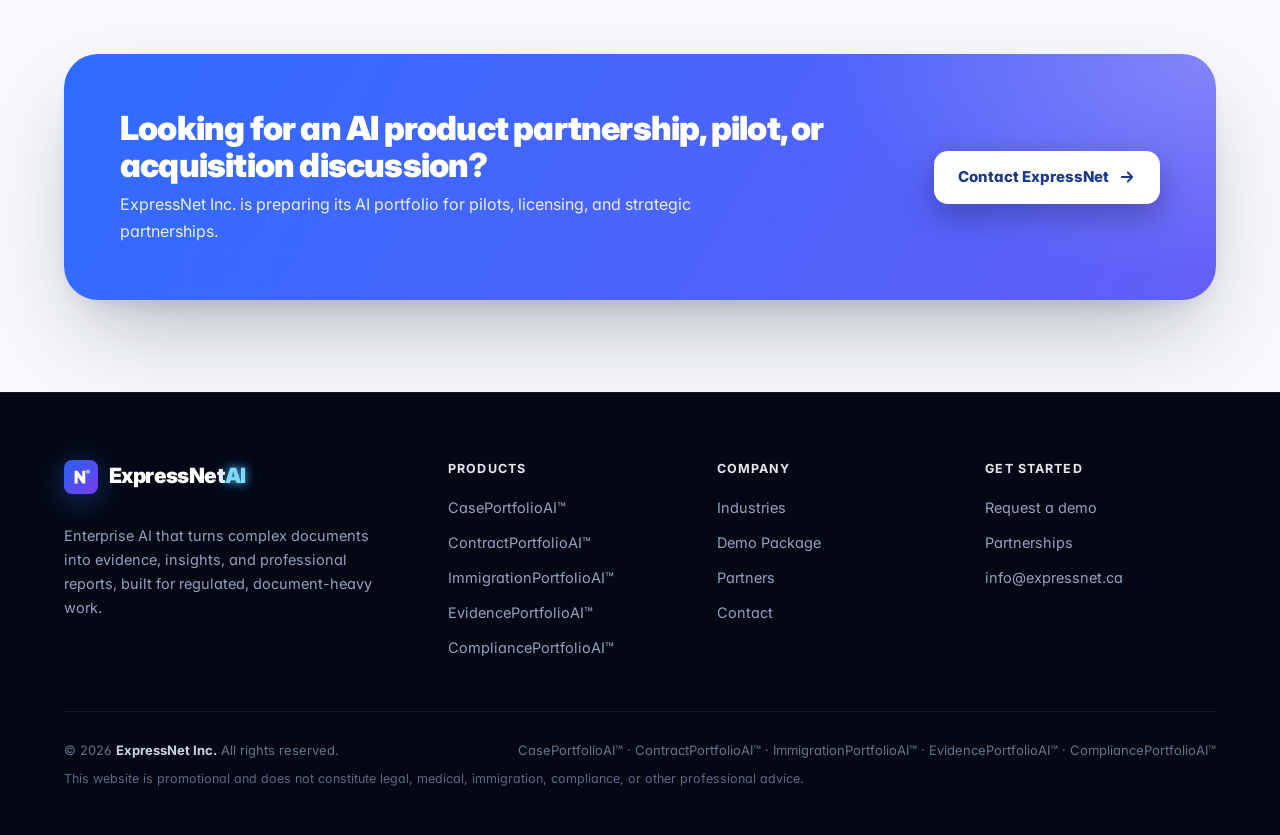
==== commit 87b70f37: "Fix logo spacing, center portfolio, informative flip cards, cache-bust assets - Connect "ExpressNet"" ====
--- a/index.html
+++ b/index.html
@@ -26,7 +26,7 @@
   <link rel="preconnect" href="https://fonts.googleapis.com">
   <link rel="preconnect" href="https://fonts.gstatic.com" crossorigin>
   <link rel="stylesheet" href="https://fonts.googleapis.com/css2?family=Inter:wght@400;500;600;700;800;900&display=swap">
-  <link rel="stylesheet" href="assets/css/styles.css">
+  <link rel="stylesheet" href="assets/css/styles.css?v=4">
 
   <script type="application/ld+json">
   {
@@ -293,6 +293,6 @@
   </div>
 </footer>
 
-<script src="assets/js/main.js"></script>
+<script src="assets/js/main.js?v=4"></script>
 </body>
 </html>
--- a/assets/css/styles.css
+++ b/assets/css/styles.css
@@ -85,8 +85,8 @@
 .nav.scrolled{background:rgba(6,12,24,.82);box-shadow:0 10px 34px rgba(0,0,0,.4);border-bottom-color:rgba(255,255,255,.1)}
 .nav--hidden{transform:translateY(-100%)}
 .nav-inner{display:flex;align-items:center;justify-content:space-between;gap:18px;padding:14px 0}
-.logo{display:inline-flex;align-items:center;gap:11px;font-size:21px;font-weight:900;letter-spacing:-.6px}
-.logo-mark{width:34px;height:34px;flex:0 0 auto;filter:drop-shadow(0 6px 14px rgba(47,107,255,.4));
+.logo{display:inline-flex;align-items:center;gap:0;font-size:21px;font-weight:900;letter-spacing:-.6px}
+.logo-mark{width:34px;height:34px;flex:0 0 auto;margin-right:11px;filter:drop-shadow(0 6px 14px rgba(47,107,255,.4));
   transition:transform .5s var(--ease-spring)}
 .logo:hover .logo-mark{transform:rotate(-8deg) scale(1.08)}
 .logo span{color:#7fd8ff;text-shadow:0 0 8px rgba(103,232,249,.75),0 0 18px rgba(47,107,255,.6);
@@ -419,31 +419,33 @@
 .grid-center .tag{margin:6px 4px 0}
 
 /* ---------- Industries: 3D flip cards ---------- */
-.flip-grid{display:grid;grid-template-columns:repeat(3,1fr);gap:26px}
-.flip-card{position:relative;height:308px;perspective:1600px;outline:none}
+.flip-grid{display:grid;grid-template-columns:repeat(3,1fr);gap:24px}
+.flip-card{position:relative;height:296px;perspective:1600px;outline:none}
 .flip-inner{position:relative;width:100%;height:100%;cursor:pointer;
-  transition:transform .85s var(--ease-spring);transform-style:preserve-3d}
+  transition:transform .8s var(--ease-spring);transform-style:preserve-3d}
 .flip-card:hover .flip-inner,
 .flip-card:focus-visible .flip-inner,
 .flip-card.flipped .flip-inner{transform:rotateY(180deg)}
 .flip-card:focus-visible{border-radius:var(--radius);outline:3px solid var(--ring);outline-offset:4px}
-.flip-face{position:absolute;inset:0;border-radius:var(--radius);padding:30px;
-  display:flex;flex-direction:column;backface-visibility:hidden;-webkit-backface-visibility:hidden;
+.flip-face{position:absolute;inset:0;border-radius:var(--radius);padding:26px;
+  display:flex;flex-direction:column;gap:9px;backface-visibility:hidden;-webkit-backface-visibility:hidden;
   box-shadow:var(--shadow-md);overflow:hidden}
-.flip-front{background:var(--card);border:1px solid var(--line);justify-content:center;align-items:flex-start;gap:6px}
-.flip-front::after{content:"";position:absolute;inset:0;opacity:.6;pointer-events:none;
-  background:radial-gradient(360px 200px at 100% 0,var(--grad-brand-soft),transparent 60%);
-  background:var(--grad-brand-soft)}
+.flip-front{background:var(--card);border:1px solid var(--line);align-items:flex-start}
+.flip-front::after{content:"";position:absolute;inset:0;pointer-events:none;border-radius:inherit;
+  background:radial-gradient(280px 150px at 100% 0,rgba(47,107,255,.09),transparent 62%)}
 .flip-front>*{position:relative;z-index:1}
-.flip-front h3{margin:6px 0 2px;font-size:22px;font-weight:800;letter-spacing:-.3px}
-.flip-hint{display:inline-flex;align-items:center;gap:7px;color:var(--blue);font-weight:800;font-size:13px}
+.flip-front .product-icon{margin-bottom:2px}
+.flip-front h3{margin:0;font-size:20px;font-weight:800;letter-spacing:-.3px;color:var(--text)}
+.flip-label{font-size:11px;font-weight:800;letter-spacing:.12em;text-transform:uppercase;color:var(--blue)}
+.flip-front p{margin:0;color:var(--muted);font-size:14px;line-height:1.5}
+.flip-hint{margin-top:auto;display:inline-flex;align-items:center;gap:7px;color:var(--blue);font-weight:800;font-size:12.5px}
 .flip-hint svg{width:15px;height:15px;transition:transform .3s var(--ease-spring)}
-.flip-card:hover .flip-hint svg{transform:rotate(90deg)}
-.flip-back{transform:rotateY(180deg);color:#fff;justify-content:center;gap:6px;border:1px solid rgba(255,255,255,.14);
-  background:radial-gradient(600px 300px at 100% 0,rgba(47,107,255,.4),transparent 60%),linear-gradient(160deg,#0e1f4d,#2a1160)}
-.flip-back h4{margin:0;font-size:11.5px;font-weight:800;letter-spacing:.12em;text-transform:uppercase;color:#93c5fd}
-.flip-back p{margin:2px 0 12px;font-size:14.5px;line-height:1.5;color:#dbe6ff}
-.flip-back p:last-child{margin-bottom:0}
+.flip-card:hover .flip-hint svg{transform:translateX(4px)}
+.flip-back{transform:rotateY(180deg);color:#fff;justify-content:center;align-items:flex-start;
+  border:1px solid rgba(255,255,255,.14);
+  background:radial-gradient(500px 260px at 100% 0,rgba(47,107,255,.42),transparent 60%),linear-gradient(160deg,#0e1f4d,#2a1160)}
+.flip-back .flip-label{color:#93c5fd}
+.flip-back p{margin:0;font-size:14.5px;line-height:1.55;color:#e7efff}
 @media(prefers-reduced-motion:reduce){
   .flip-inner{transition:none}
 }
